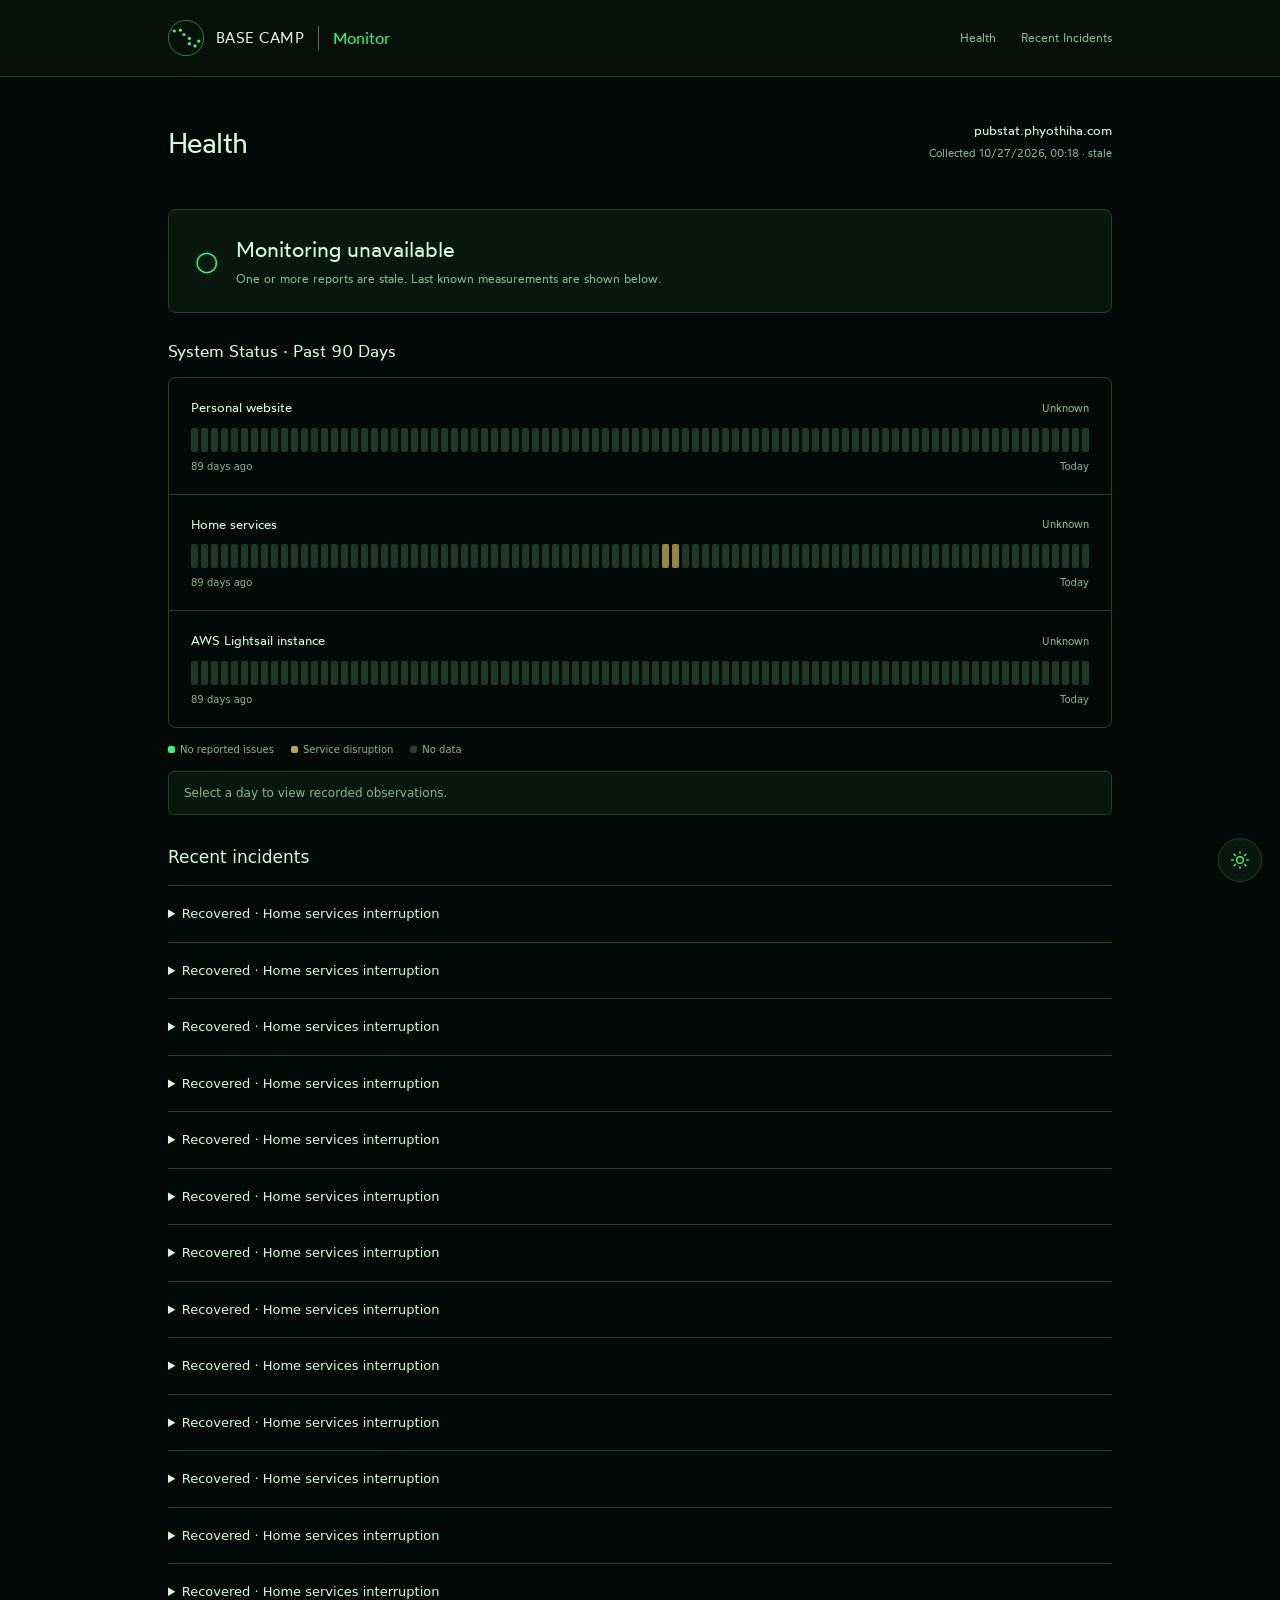
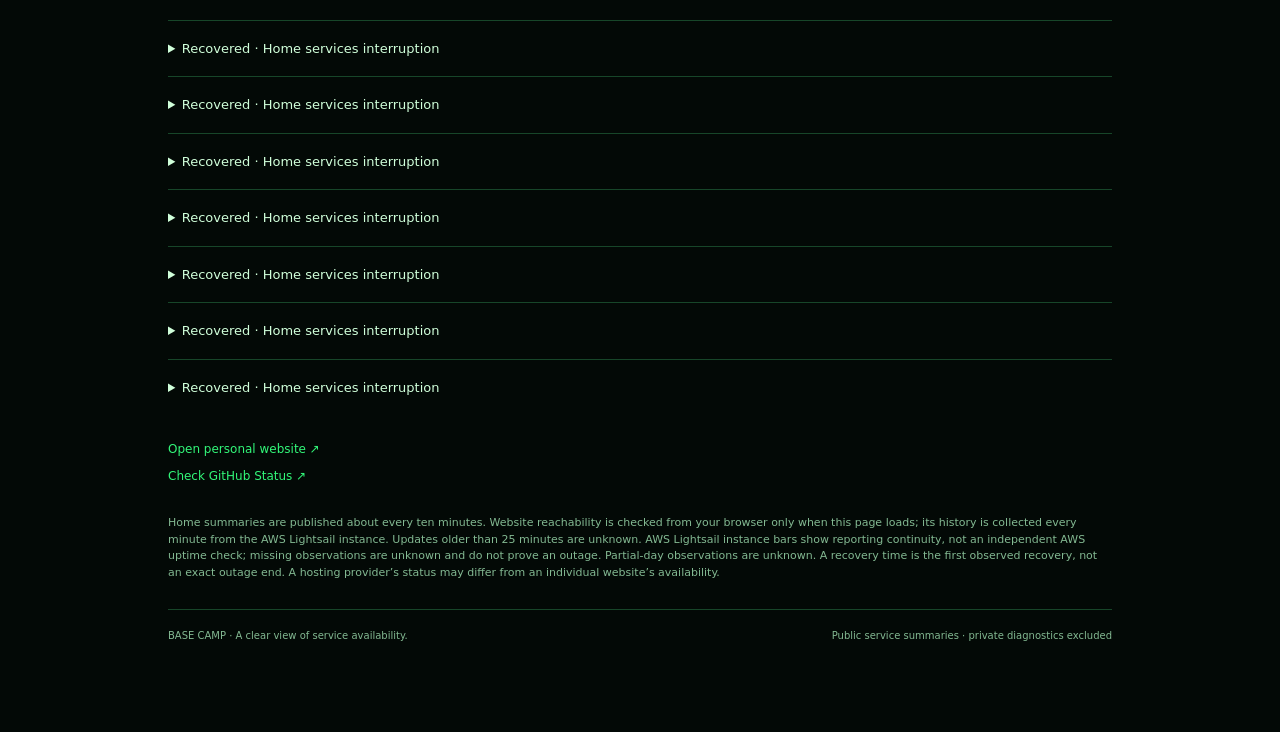
==== health/index.html @ 43775160 "Use public Lightsail label in monitoring note" ====
<!doctype html><html lang="en" data-theme="dark"><head><meta charset="utf-8"><meta name="viewport" content="width=device-width,initial-scale=1"><meta name="description" content="Public service health for Base Camp, with current summaries and recorded incidents."><link rel="canonical" href="https://phyothiha.com/health/"><title>Base Camp · Health</title><style>
:root{--bg:#030906;--panel:#07170d;--line:#174629;--text:#d0ffda;--muted:#83b992;--accent:#32f779;--unknown:#244331;--warn:#e5d36b}html[data-theme=light]{--bg:#f8fafc;--panel:#fff;--line:#cbd5e1;--text:#1e293b;--muted:#475569;--accent:#047857;--unknown:#94a3b8;--warn:#92400e}*{box-sizing:border-box}body{margin:0;background:var(--bg);color:var(--text);font:14px/1.5 system-ui,-apple-system,sans-serif}header{border-bottom:1px solid var(--line);padding:20px 5vw;display:flex;align-items:center;justify-content:space-between;gap:20px;padding-left:max(28px,calc((100vw - 1000px)/2 + 28px));padding-right:max(28px,calc((100vw - 1000px)/2 + 28px))}main{max-width:1000px;margin:auto;padding:44px 28px 24px}.nav{display:flex;gap:25px;color:var(--muted);font-size:13px}.nav a{text-decoration:none;color:var(--muted)}.nav a:hover{color:var(--text)}.brand{display:flex;align-items:center;gap:0;font-size:15px;font-weight:400;letter-spacing:.03em;color:#D0FFDA}html[data-theme=light] .brand{color:#1E293B}.logo{width:36px;height:36px;display:block;flex-shrink:0;margin-right:12px;color:#32F779}html[data-theme=light] .logo{color:#047857}.brand-divider{height:24px;width:1px;background:#9cae9e;opacity:.6;flex-shrink:0;margin:0 14px}html[data-theme=light] .brand-divider{background:#5d6d5d}.brand-section{font-size:16px;letter-spacing:0;color:#32F779}html[data-theme=light] .brand-section{color:#1E293B}.hero{display:flex;justify-content:space-between;align-items:end;gap:30px;margin-bottom:32px}.hero .section-title{font-size:28px;line-height:1.2;letter-spacing:-.02em;font-weight:400;margin:0 0 16px}.stamp{font-size:11px;color:var(--muted);text-align:right;min-width:170px;margin-bottom:16px}.stamp strong{display:block;color:var(--text);font-weight:500;font-size:13px;margin-bottom:4px}.mockup{font-size:11px;color:var(--muted);border:1px dashed var(--line);padding:10px 14px;border-radius:5px}.mockup b{color:var(--accent);font-weight:500}.banner{display:flex;align-items:center;gap:17px;padding:24px 26px;border:1px solid #22673a;border-radius:8px;background:#071b0f;color:var(--text);font-size:15px;line-height:1.5}.check{color:var(--accent);font-size:27px}.banner h2{margin:0 0 4px;font-size:21px;font-weight:400}.banner p{margin:0;color:var(--muted);font-size:12px}.section-head{display:flex;justify-content:space-between;align-items:baseline;gap:15px;margin:25px 0 14px}h2{font-size:17px;font-weight:400;margin:0}.caption{font-size:11px;color:var(--muted)}.services{border:1px solid var(--line);border-radius:8px;overflow:hidden}.service{padding:20px 22px;border-bottom:1px solid var(--line)}.service:last-child{border:0}.service-head{display:flex;justify-content:space-between;align-items:center;gap:14px;margin-bottom:10px;font-family:Wotfard,system-ui,-apple-system,sans-serif;font-weight:400;font-synthesis:none;font-size:13px;color:var(--text)}.state{font-size:11px;color:var(--accent)}.bars{display:flex;gap:3px;height:24px}.bar{flex:1;min-width:0;padding:0;border:0;border-radius:2px;background:var(--accent);opacity:.8;cursor:pointer}.bar.warning{background:#bda84b}.bar.unknown{background:var(--unknown)}.bar:hover{opacity:1}.axis{display:flex;justify-content:space-between;margin-top:7px;font-size:10px;color:var(--muted)}.legend{display:flex;gap:17px;flex-wrap:wrap;font-size:10px;color:var(--muted);margin:14px 0}.legend i{display:inline-block;width:7px;height:7px;border-radius:2px;background:var(--accent);margin-right:5px}.legend i.warning{background:#bda84b}.legend i.unknown{background:var(--unknown)}.inspector{background:var(--panel);border:1px solid var(--line);border-radius:6px;padding:12px 15px;font-size:12px;color:var(--muted)}.history{margin-top:30px}.history h2{margin-bottom:15px}.incident{border-top:1px solid var(--line);padding:18px 0}.incident summary{cursor:pointer;font-size:13px}.incident p{color:var(--muted);font-size:12px;margin:10px 0 0}.resolved{color:var(--accent);font-size:10px;border:1px solid var(--line);border-radius:4px;padding:2px 6px;margin-right:8px}.example-date{color:var(--muted);font-size:10px;margin-bottom:8px}.links{display:flex;flex-direction:column;gap:9px;margin-top:25px}a{color:var(--accent);text-decoration:none;font-size:12px}a:hover{text-decoration:underline}.note{font-size:11px;color:var(--muted);margin:30px 0 0}footer{border-top:1px solid var(--line);padding:18px 0 65px;margin-top:28px;color:var(--muted);font-size:10px;display:flex;justify-content:space-between;gap:12px}.theme-toggle{position:fixed;right:18px;bottom:18px;width:44px;height:44px;border-radius:50%;border:1px solid var(--line);background:var(--panel);color:var(--accent);display:grid;place-items:center;cursor:pointer}button:focus-visible,a:focus-visible,summary:focus-visible{outline:2px solid var(--accent);outline-offset:4px}@media(max-width:900px){.nav{display:none}}@media(max-width:560px){header{padding-left:18px;padding-right:18px}main{padding:28px 18px 24px}.hero{display:block}.stamp{text-align:left;margin-top:20px}.banner{padding:18px}.banner h2{font-size:18px}.section-head{display:block}.caption{display:block;margin-top:4px}.service{padding:17px 13px}.bars{gap:2px}footer{flex-direction:column}}
@font-face{font-family:Wotfard;src:url([data-uri]) format('woff2');font-weight:400;font-style:normal;font-display:swap}.brand,.brand-section,.nav,.nav a,.section-title,.stamp,.stamp strong{font-family:Wotfard,system-ui,-apple-system,sans-serif!important;font-weight:400!important;font-synthesis:none}.brand{color:#edf0df}html[data-theme=light] .brand{color:#243a2c}.nav a:hover{color:#edf0df}html[data-theme=light] .nav a:hover{color:#243a2c}.section-title{color:#D0FFDA}html[data-theme=light] .section-title{color:#1E293B}
/* Match the private monitor's health banner without changing the page header. */
.banner,.banner h2,.banner p,.banner .check{font-family:Wotfard,system-ui,-apple-system,sans-serif!important;font-weight:400!important;font-synthesis:none}
.banner.warn{background:#1c1b08;border-color:#68602b;color:var(--warn)}
.banner.unknown{background:var(--panel);border-color:var(--line)}
html:not([data-theme=light]) .banner .check{filter:drop-shadow(0 0 4px #32f77925)}
html[data-theme=light] .banner{background:#ecfdf5;border-color:#a7d8c5;color:var(--text)}
html[data-theme=light] .banner.warn{background:#fffbeb;border-color:#d6b775;color:var(--warn)}
html[data-theme=light] .banner.unknown{background:var(--panel);border-color:var(--line)}
@media(prefers-reduced-motion:no-preference){.banner{transition:background-color 400ms ease,color 400ms ease,border-color 400ms ease}}

.section-head h2{font-family:Wotfard,system-ui,-apple-system,sans-serif!important;font-weight:400!important;font-synthesis:none;font-size:17px;line-height:1.5;color:var(--text);margin:0}

header{background:#041008}html[data-theme=light] header{background:#FFFFFF}

@media(max-width:560px){.service-head{font-size:12px}}
</style></head><body><header><div class="brand"><svg class="logo" viewBox="0 0 100 100" aria-hidden="true"><circle cx="50" cy="50" r="49" fill="none" stroke="currentColor" stroke-width="1.4"/><g fill="currentColor"><circle cx="17.5" cy="30.5" r="4.45"/><circle cx="34.5" cy="28.3" r="4.45"/><circle cx="44.4" cy="40.3" r="4.45"/><circle cx="59.4" cy="51.2" r="4.45"/><circle cx="59.4" cy="65.8" r="4.45"/><circle cx="75.1" cy="72" r="4.45"/><circle cx="85.3" cy="58.8" r="4.45"/></g></svg><span class="brand-name">BASE CAMP</span><span class="brand-divider" aria-hidden="true"></span><span class="brand-section">Monitor</span></div><nav class="nav"><a href="#availability">Health</a><a href="#incidents">Recent Incidents</a></nav></header><main><section class="hero"><div><h1 class="section-title">Health</h1></div><div class="stamp"><strong>pubstat.phyothiha.com</strong><span id="updated">Waiting for summary</span></div></section><section class="banner unknown" id="overall-banner" role="status" aria-label="Quick health overview"><span id="overall-icon" class="check" aria-hidden="true">○</span><div><h2 id="overall-title">Waiting for health checks</h2><p id="overall-text">The overview will appear when a fresh snapshot is available.</p></div></section><div class="section-head" id="availability"><h2>System Status · Past 90 Days</h2></div><section class="services" id="services" aria-label="Public service health summary"></section><div class="legend"><span><i></i>No reported issues</span><span><i class="warning"></i>Service disruption</span><span><i class="unknown"></i>No data</span></div><div class="inspector" id="inspector" role="status" aria-live="polite">Select a day to view recorded observations.</div><section class="history" id="incidents" aria-labelledby="incidents-heading"><h2 id="incidents-heading">Recent incidents</h2><div id="incident-list"><p class="caption">Loading recorded incidents…</p></div></section><div class="links"><a href="https://phyothiha.com/" target="_blank" rel="noopener noreferrer">Open personal website ↗</a><a href="https://www.githubstatus.com/" target="_blank" rel="noopener noreferrer">Check GitHub Status ↗</a></div><p class="note">Home summaries are published about every ten minutes. Website reachability is checked from your browser only when this page loads; its history is collected every minute from the AWS Lightsail instance. Updates older than 25 minutes are unknown. AWS Lightsail instance bars show reporting continuity, not an independent AWS uptime check; missing observations are unknown and do not prove an outage. Partial-day observations are unknown. A recovery time is the first observed recovery, not an exact outage end. A hosting provider’s status may differ from an individual website’s availability.</p><footer><span>BASE CAMP · A clear view of service availability.</span><span>Public service summaries · private diagnostics excluded</span></footer></main><button class="theme-toggle" type="button" aria-label="Switch to light mode"><svg width="20" height="20" viewBox="0 0 24 24" fill="none" stroke="currentColor" stroke-width="1.7" stroke-linecap="round" aria-hidden="true"><circle cx="12" cy="12" r="4"/><path d="M12 2v2m0 16v2M2 12h2m16 0h2M5 5l1.5 1.5m11 11L19 19M5 19l1.5-1.5m11-11L19 5"/></svg></button><script>
const names=['Personal website','Home services','AWS Lightsail instance'];let data=null,remote=null,website='unknown';
function overall(home,outpost,stale=false,missing=false){
 const states=[home,website,outpost];
 const issue=states.some(state=>state==='degraded'||state==='unavailable');
 const unknown=states.some(state=>state!=='healthy');
 let title='All monitored systems healthy';
 let description='The latest home and remote monitor reports are current.';
 let icon='✓',kind='';
 if(stale||missing||(!issue&&unknown)){
  title='Monitoring unavailable';icon='○';kind=' unknown';
  description=stale?'One or more reports are stale. Last known measurements are shown below.':missing?'Fresh health checks are not available.':'Some health checks are unavailable; health cannot be fully confirmed.';
 }else if(issue){
  title='Some checks need attention';
  description='Review the service indicators and details below.';
  icon='!';kind=' warn';
 }
 document.getElementById('overall-title').textContent=title;
 document.getElementById('overall-text').textContent=description;
 document.getElementById('overall-icon').textContent=icon;
 document.getElementById('overall-banner').className='banner'+kind;
}
function render(){
 const homeAge=data?(Date.now()-Date.parse(data.updated_at))/1000:Infinity;
 const remoteAge=remote?(Date.now()-Date.parse(remote.updated_at))/1000:Infinity;
 const homeFresh=Number.isFinite(homeAge)&&homeAge>=-120&&homeAge<=1500;
 const remoteFresh=Number.isFinite(remoteAge)&&remoteAge>=-120&&remoteAge<=1500;
 const home=homeFresh?data.home_state:'unknown';
 const outpost=remoteFresh?remote.outpost_state:'unknown';
 overall(home,outpost,(Boolean(data)&&!homeFresh)||(Boolean(remote)&&!remoteFresh),!data&&!remote);
 document.getElementById('updated').textContent=data?'Collected '+new Date(data.updated_at).toLocaleString(undefined,{year:'numeric',month:'numeric',day:'numeric',hour:'2-digit',minute:'2-digit',hourCycle:'h23'})+(homeFresh?'':' · stale'):'Home summary unavailable';
 const container=document.getElementById('services');container.replaceChildren();
 const today=new Date().toISOString().slice(0,10);
 const reportDay=remote&&Number.isFinite(Date.parse(remote.updated_at))?new Date(remote.updated_at).toISOString().slice(0,10):today;
 const remoteHistoryCurrent=day=>remote&&(remoteFresh||day<reportDay);
 for(const [index,name] of names.entries()){
  const row=document.createElement('div');row.className='service';
  const head=document.createElement('div');head.className='service-head';
  const label=document.createElement('span');label.textContent=name;
  const status=document.createElement('span');status.className='state';
  const current=index===0?website:index===1?home:outpost;
  status.textContent=index===2?(current==='healthy'?'Operational':'Unknown'):current==='healthy'?'Operational':current==='degraded'?'Needs attention':'Unknown';
  status.style.color=current==='healthy'?'var(--accent)':current==='degraded'?'var(--warn)':'var(--muted)';
  head.append(label,status);row.append(head);
  const bars=document.createElement('div');bars.className='bars';
  for(let i=0;i<90;i++){
   const date=new Date();date.setUTCDate(date.getUTCDate()-89+i);const day=date.toISOString().slice(0,10);
   let dayState='unknown';
   if(index===0&&remoteHistoryCurrent(day))dayState=remote.website_days?.[day]||'unknown';
   if(index===1)dayState=data?.days?.[day]||'unknown';
   if(index===2&&remoteHistoryCurrent(day))dayState=remote.outpost_days?.[day]||'unknown';
   const kind=dayState==='healthy'?'healthy':dayState==='unknown'?'unknown':'warning';
   const button=document.createElement('button');button.className='bar '+kind;
   const description=name+' · '+day+' · '+(dayState==='healthy'?(index===2?'Remote monitor reported consistently':'Recorded checks healthy'):dayState==='unknown'?'No complete observations':'Service interruption observed');
   button.title=description;button.setAttribute('aria-label',description);button.onclick=()=>document.getElementById('inspector').textContent=description;bars.append(button)
  }
  row.append(bars);
  const axis=document.createElement('div');axis.className='axis';
  const left=document.createElement('span');left.textContent='89 days ago';
  const right=document.createElement('span');right.textContent='Today';axis.append(left,right);row.append(axis);container.append(row)
 }
 const incidents=document.getElementById('incident-list');incidents.replaceChildren();const items=data?.incidents||[];
 if(!items.length){const p=document.createElement('p');p.className='caption';p.textContent=data?'No incidents recorded.':'Incident history unavailable.';incidents.append(p)}
 for(const item of [...items].reverse()){
  const details=document.createElement('details');details.className='incident';const summary=document.createElement('summary');summary.textContent=(item.resolved_at?'Recovered':'No recovery observed')+' · Home services interruption';
  const p=document.createElement('p');p.textContent='First observed: '+new Date(item.started_at).toLocaleString(undefined,{year:'numeric',month:'numeric',day:'numeric',hour:'2-digit',minute:'2-digit',hourCycle:'h23'})+'. '+(item.resolved_at?'Recovery observed: '+new Date(item.resolved_at).toLocaleString(undefined,{year:'numeric',month:'numeric',day:'numeric',hour:'2-digit',minute:'2-digit',hourCycle:'h23'})+'.':'Availability is not confirmed until a later update.');details.append(summary,p);incidents.append(details)
 }
}
async function refresh(){const results=await Promise.allSettled([fetch('data.json',{cache:'no-store'}),fetch('outpost-data.json',{cache:'no-store'})]);data=null;remote=null;for(const [index,result] of results.entries()){if(result.status!=='fulfilled'||!result.value.ok)continue;try{const value=await result.value.json();if(index===0)data=value;else remote=value}catch(e){}}render()}
async function checkWebsite(){const controller=new AbortController();const timeout=setTimeout(()=>controller.abort(),10000);try{const r=await fetch('https://phyothiha.com/',{method:'HEAD',mode:'cors',credentials:'omit',cache:'no-store',referrerPolicy:'no-referrer',signal:controller.signal});website=r.ok?'healthy':'degraded'}catch(e){website='unknown'}finally{clearTimeout(timeout);render()}}
refresh();checkWebsite();setInterval(refresh,60000);
const toggle=document.querySelector('.theme-toggle');toggle.addEventListener('click',()=>{const light=document.documentElement.dataset.theme!=='light';document.documentElement.dataset.theme=light?'light':'dark';toggle.setAttribute('aria-label',light?'Switch to dark mode':'Switch to light mode');toggle.querySelector('svg').innerHTML=light?'<path d="M20 14a8 8 0 0 1-10-10 8 8 0 1 0 10 10Z"/>':'<circle cx="12" cy="12" r="4"/><path d="M12 2v2m0 16v2M2 12h2m16 0h2M5 5l1.5 1.5m11 11L19 19M5 19l1.5-1.5m11-11L19 5"/>'});
</script></body></html>
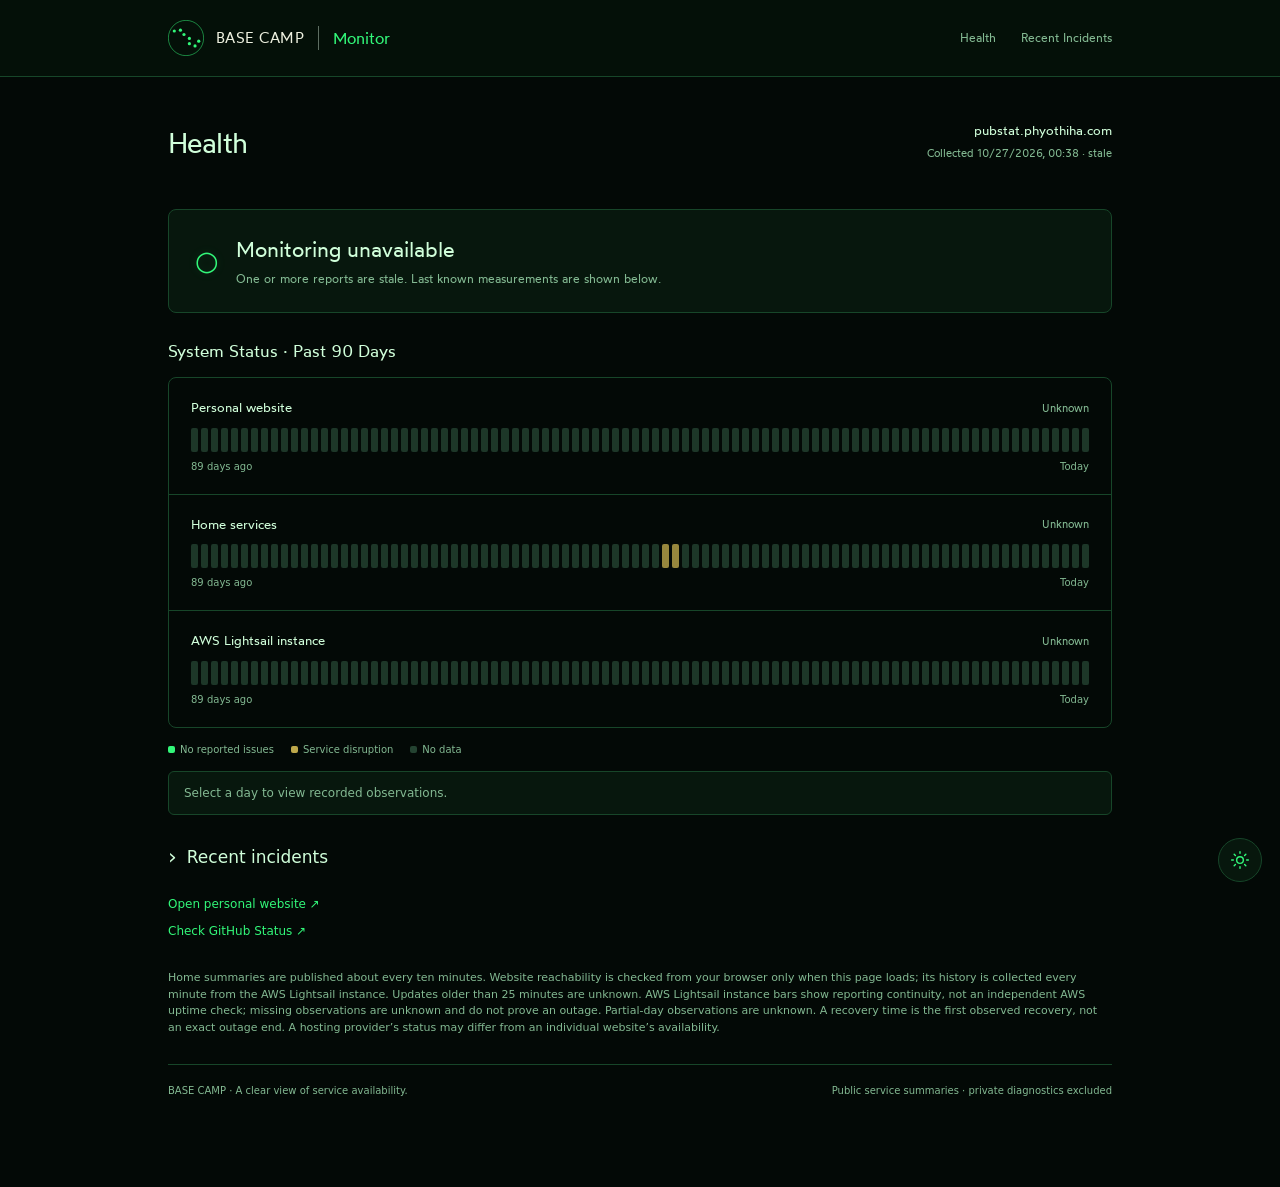
==== commit d9c3c5cf: "Collapse recent incidents by default" ====
--- a/health/index.html
+++ b/health/index.html
@@ -1,5 +1,5 @@
 <!doctype html><html lang="en" data-theme="dark"><head><meta charset="utf-8"><meta name="viewport" content="width=device-width,initial-scale=1"><meta name="description" content="Public service health for Base Camp, with current summaries and recorded incidents."><link rel="canonical" href="https://phyothiha.com/health/"><title>Base Camp · Health</title><style>
-:root{--bg:#030906;--panel:#07170d;--line:#174629;--text:#d0ffda;--muted:#83b992;--accent:#32f779;--unknown:#244331;--warn:#e5d36b}html[data-theme=light]{--bg:#f8fafc;--panel:#fff;--line:#cbd5e1;--text:#1e293b;--muted:#475569;--accent:#047857;--unknown:#94a3b8;--warn:#92400e}*{box-sizing:border-box}body{margin:0;background:var(--bg);color:var(--text);font:14px/1.5 system-ui,-apple-system,sans-serif}header{border-bottom:1px solid var(--line);padding:20px 5vw;display:flex;align-items:center;justify-content:space-between;gap:20px;padding-left:max(28px,calc((100vw - 1000px)/2 + 28px));padding-right:max(28px,calc((100vw - 1000px)/2 + 28px))}main{max-width:1000px;margin:auto;padding:44px 28px 24px}.nav{display:flex;gap:25px;color:var(--muted);font-size:13px}.nav a{text-decoration:none;color:var(--muted)}.nav a:hover{color:var(--text)}.brand{display:flex;align-items:center;gap:0;font-size:15px;font-weight:400;letter-spacing:.03em;color:#D0FFDA}html[data-theme=light] .brand{color:#1E293B}.logo{width:36px;height:36px;display:block;flex-shrink:0;margin-right:12px;color:#32F779}html[data-theme=light] .logo{color:#047857}.brand-divider{height:24px;width:1px;background:#9cae9e;opacity:.6;flex-shrink:0;margin:0 14px}html[data-theme=light] .brand-divider{background:#5d6d5d}.brand-section{font-size:16px;letter-spacing:0;color:#32F779}html[data-theme=light] .brand-section{color:#1E293B}.hero{display:flex;justify-content:space-between;align-items:end;gap:30px;margin-bottom:32px}.hero .section-title{font-size:28px;line-height:1.2;letter-spacing:-.02em;font-weight:400;margin:0 0 16px}.stamp{font-size:11px;color:var(--muted);text-align:right;min-width:170px;margin-bottom:16px}.stamp strong{display:block;color:var(--text);font-weight:500;font-size:13px;margin-bottom:4px}.mockup{font-size:11px;color:var(--muted);border:1px dashed var(--line);padding:10px 14px;border-radius:5px}.mockup b{color:var(--accent);font-weight:500}.banner{display:flex;align-items:center;gap:17px;padding:24px 26px;border:1px solid #22673a;border-radius:8px;background:#071b0f;color:var(--text);font-size:15px;line-height:1.5}.check{color:var(--accent);font-size:27px}.banner h2{margin:0 0 4px;font-size:21px;font-weight:400}.banner p{margin:0;color:var(--muted);font-size:12px}.section-head{display:flex;justify-content:space-between;align-items:baseline;gap:15px;margin:25px 0 14px}h2{font-size:17px;font-weight:400;margin:0}.caption{font-size:11px;color:var(--muted)}.services{border:1px solid var(--line);border-radius:8px;overflow:hidden}.service{padding:20px 22px;border-bottom:1px solid var(--line)}.service:last-child{border:0}.service-head{display:flex;justify-content:space-between;align-items:center;gap:14px;margin-bottom:10px;font-family:Wotfard,system-ui,-apple-system,sans-serif;font-weight:400;font-synthesis:none;font-size:13px;color:var(--text)}.state{font-size:11px;color:var(--accent)}.bars{display:flex;gap:3px;height:24px}.bar{flex:1;min-width:0;padding:0;border:0;border-radius:2px;background:var(--accent);opacity:.8;cursor:pointer}.bar.warning{background:#bda84b}.bar.unknown{background:var(--unknown)}.bar:hover{opacity:1}.axis{display:flex;justify-content:space-between;margin-top:7px;font-size:10px;color:var(--muted)}.legend{display:flex;gap:17px;flex-wrap:wrap;font-size:10px;color:var(--muted);margin:14px 0}.legend i{display:inline-block;width:7px;height:7px;border-radius:2px;background:var(--accent);margin-right:5px}.legend i.warning{background:#bda84b}.legend i.unknown{background:var(--unknown)}.inspector{background:var(--panel);border:1px solid var(--line);border-radius:6px;padding:12px 15px;font-size:12px;color:var(--muted)}.history{margin-top:30px}.history h2{margin-bottom:15px}.incident{border-top:1px solid var(--line);padding:18px 0}.incident summary{cursor:pointer;font-size:13px}.incident p{color:var(--muted);font-size:12px;margin:10px 0 0}.resolved{color:var(--accent);font-size:10px;border:1px solid var(--line);border-radius:4px;padding:2px 6px;margin-right:8px}.example-date{color:var(--muted);font-size:10px;margin-bottom:8px}.links{display:flex;flex-direction:column;gap:9px;margin-top:25px}a{color:var(--accent);text-decoration:none;font-size:12px}a:hover{text-decoration:underline}.note{font-size:11px;color:var(--muted);margin:30px 0 0}footer{border-top:1px solid var(--line);padding:18px 0 65px;margin-top:28px;color:var(--muted);font-size:10px;display:flex;justify-content:space-between;gap:12px}.theme-toggle{position:fixed;right:18px;bottom:18px;width:44px;height:44px;border-radius:50%;border:1px solid var(--line);background:var(--panel);color:var(--accent);display:grid;place-items:center;cursor:pointer}button:focus-visible,a:focus-visible,summary:focus-visible{outline:2px solid var(--accent);outline-offset:4px}@media(max-width:900px){.nav{display:none}}@media(max-width:560px){header{padding-left:18px;padding-right:18px}main{padding:28px 18px 24px}.hero{display:block}.stamp{text-align:left;margin-top:20px}.banner{padding:18px}.banner h2{font-size:18px}.section-head{display:block}.caption{display:block;margin-top:4px}.service{padding:17px 13px}.bars{gap:2px}footer{flex-direction:column}}
+:root{--bg:#030906;--panel:#07170d;--line:#174629;--text:#d0ffda;--muted:#83b992;--accent:#32f779;--unknown:#244331;--warn:#e5d36b}html[data-theme=light]{--bg:#f8fafc;--panel:#fff;--line:#cbd5e1;--text:#1e293b;--muted:#475569;--accent:#047857;--unknown:#94a3b8;--warn:#92400e}*{box-sizing:border-box}body{margin:0;background:var(--bg);color:var(--text);font:14px/1.5 system-ui,-apple-system,sans-serif}header{border-bottom:1px solid var(--line);padding:20px 5vw;display:flex;align-items:center;justify-content:space-between;gap:20px;padding-left:max(28px,calc((100vw - 1000px)/2 + 28px));padding-right:max(28px,calc((100vw - 1000px)/2 + 28px))}main{max-width:1000px;margin:auto;padding:44px 28px 24px}.nav{display:flex;gap:25px;color:var(--muted);font-size:13px}.nav a{text-decoration:none;color:var(--muted)}.nav a:hover{color:var(--text)}.brand{display:flex;align-items:center;gap:0;font-size:15px;font-weight:400;letter-spacing:.03em;color:#D0FFDA}html[data-theme=light] .brand{color:#1E293B}.logo{width:36px;height:36px;display:block;flex-shrink:0;margin-right:12px;color:#32F779}html[data-theme=light] .logo{color:#047857}.brand-divider{height:24px;width:1px;background:#9cae9e;opacity:.6;flex-shrink:0;margin:0 14px}html[data-theme=light] .brand-divider{background:#5d6d5d}.brand-section{font-size:16px;letter-spacing:0;color:#32F779}html[data-theme=light] .brand-section{color:#1E293B}.hero{display:flex;justify-content:space-between;align-items:end;gap:30px;margin-bottom:32px}.hero .section-title{font-size:28px;line-height:1.2;letter-spacing:-.02em;font-weight:400;margin:0 0 16px}.stamp{font-size:11px;color:var(--muted);text-align:right;min-width:170px;margin-bottom:16px}.stamp strong{display:block;color:var(--text);font-weight:500;font-size:13px;margin-bottom:4px}.mockup{font-size:11px;color:var(--muted);border:1px dashed var(--line);padding:10px 14px;border-radius:5px}.mockup b{color:var(--accent);font-weight:500}.banner{display:flex;align-items:center;gap:17px;padding:24px 26px;border:1px solid #22673a;border-radius:8px;background:#071b0f;color:var(--text);font-size:15px;line-height:1.5}.check{color:var(--accent);font-size:27px}.banner h2{margin:0 0 4px;font-size:21px;font-weight:400}.banner p{margin:0;color:var(--muted);font-size:12px}.section-head{display:flex;justify-content:space-between;align-items:baseline;gap:15px;margin:25px 0 14px}h2{font-size:17px;font-weight:400;margin:0}.caption{font-size:11px;color:var(--muted)}.services{border:1px solid var(--line);border-radius:8px;overflow:hidden}.service{padding:20px 22px;border-bottom:1px solid var(--line)}.service:last-child{border:0}.service-head{display:flex;justify-content:space-between;align-items:center;gap:14px;margin-bottom:10px;font-family:Wotfard,system-ui,-apple-system,sans-serif;font-weight:400;font-synthesis:none;font-size:13px;color:var(--text)}.state{font-size:11px;color:var(--accent)}.bars{display:flex;gap:3px;height:24px}.bar{flex:1;min-width:0;padding:0;border:0;border-radius:2px;background:var(--accent);opacity:.8;cursor:pointer}.bar.warning{background:#bda84b}.bar.unknown{background:var(--unknown)}.bar:hover{opacity:1}.axis{display:flex;justify-content:space-between;margin-top:7px;font-size:10px;color:var(--muted)}.legend{display:flex;gap:17px;flex-wrap:wrap;font-size:10px;color:var(--muted);margin:14px 0}.legend i{display:inline-block;width:7px;height:7px;border-radius:2px;background:var(--accent);margin-right:5px}.legend i.warning{background:#bda84b}.legend i.unknown{background:var(--unknown)}.inspector{background:var(--panel);border:1px solid var(--line);border-radius:6px;padding:12px 15px;font-size:12px;color:var(--muted)}.history{margin-top:30px}.incidents-disclosure>summary{list-style:none;display:flex;align-items:center;gap:10px;cursor:pointer;font-size:17px;font-weight:400;margin:0}.incidents-disclosure>summary::-webkit-details-marker{display:none}.incidents-disclosure>summary::before{content:'›';font-size:22px;line-height:1;transition:transform .18s}.incidents-disclosure[open]>summary::before{transform:rotate(90deg)}.incidents-disclosure[open]>summary{margin-bottom:15px}.incident{border-top:1px solid var(--line);padding:18px 0}.incident summary{cursor:pointer;font-size:13px}.incident p{color:var(--muted);font-size:12px;margin:10px 0 0}.resolved{color:var(--accent);font-size:10px;border:1px solid var(--line);border-radius:4px;padding:2px 6px;margin-right:8px}.example-date{color:var(--muted);font-size:10px;margin-bottom:8px}.links{display:flex;flex-direction:column;gap:9px;margin-top:25px}a{color:var(--accent);text-decoration:none;font-size:12px}a:hover{text-decoration:underline}.note{font-size:11px;color:var(--muted);margin:30px 0 0}footer{border-top:1px solid var(--line);padding:18px 0 65px;margin-top:28px;color:var(--muted);font-size:10px;display:flex;justify-content:space-between;gap:12px}.theme-toggle{position:fixed;right:18px;bottom:18px;width:44px;height:44px;border-radius:50%;border:1px solid var(--line);background:var(--panel);color:var(--accent);display:grid;place-items:center;cursor:pointer}button:focus-visible,a:focus-visible,summary:focus-visible{outline:2px solid var(--accent);outline-offset:4px}@media(max-width:900px){.nav{display:none}}@media(max-width:560px){header{padding-left:18px;padding-right:18px}main{padding:28px 18px 24px}.hero{display:block}.stamp{text-align:left;margin-top:20px}.banner{padding:18px}.banner h2{font-size:18px}.section-head{display:block}.caption{display:block;margin-top:4px}.service{padding:17px 13px}.bars{gap:2px}footer{flex-direction:column}}
 @font-face{font-family:Wotfard;src:url([data-uri]) format('woff2');font-weight:400;font-style:normal;font-display:swap}.brand,.brand-section,.nav,.nav a,.section-title,.stamp,.stamp strong{font-family:Wotfard,system-ui,-apple-system,sans-serif!important;font-weight:400!important;font-synthesis:none}.brand{color:#edf0df}html[data-theme=light] .brand{color:#243a2c}.nav a:hover{color:#edf0df}html[data-theme=light] .nav a:hover{color:#243a2c}.section-title{color:#D0FFDA}html[data-theme=light] .section-title{color:#1E293B}
 /* Match the private monitor's health banner without changing the page header. */
 .banner,.banner h2,.banner p,.banner .check{font-family:Wotfard,system-ui,-apple-system,sans-serif!important;font-weight:400!important;font-synthesis:none}
@@ -16,7 +16,7 @@
 header{background:#041008}html[data-theme=light] header{background:#FFFFFF}
 
 @media(max-width:560px){.service-head{font-size:12px}}
-</style></head><body><header><div class="brand"><svg class="logo" viewBox="0 0 100 100" aria-hidden="true"><circle cx="50" cy="50" r="49" fill="none" stroke="currentColor" stroke-width="1.4"/><g fill="currentColor"><circle cx="17.5" cy="30.5" r="4.45"/><circle cx="34.5" cy="28.3" r="4.45"/><circle cx="44.4" cy="40.3" r="4.45"/><circle cx="59.4" cy="51.2" r="4.45"/><circle cx="59.4" cy="65.8" r="4.45"/><circle cx="75.1" cy="72" r="4.45"/><circle cx="85.3" cy="58.8" r="4.45"/></g></svg><span class="brand-name">BASE CAMP</span><span class="brand-divider" aria-hidden="true"></span><span class="brand-section">Monitor</span></div><nav class="nav"><a href="#availability">Health</a><a href="#incidents">Recent Incidents</a></nav></header><main><section class="hero"><div><h1 class="section-title">Health</h1></div><div class="stamp"><strong>pubstat.phyothiha.com</strong><span id="updated">Waiting for summary</span></div></section><section class="banner unknown" id="overall-banner" role="status" aria-label="Quick health overview"><span id="overall-icon" class="check" aria-hidden="true">○</span><div><h2 id="overall-title">Waiting for health checks</h2><p id="overall-text">The overview will appear when a fresh snapshot is available.</p></div></section><div class="section-head" id="availability"><h2>System Status · Past 90 Days</h2></div><section class="services" id="services" aria-label="Public service health summary"></section><div class="legend"><span><i></i>No reported issues</span><span><i class="warning"></i>Service disruption</span><span><i class="unknown"></i>No data</span></div><div class="inspector" id="inspector" role="status" aria-live="polite">Select a day to view recorded observations.</div><section class="history" id="incidents" aria-labelledby="incidents-heading"><h2 id="incidents-heading">Recent incidents</h2><div id="incident-list"><p class="caption">Loading recorded incidents…</p></div></section><div class="links"><a href="https://phyothiha.com/" target="_blank" rel="noopener noreferrer">Open personal website ↗</a><a href="https://www.githubstatus.com/" target="_blank" rel="noopener noreferrer">Check GitHub Status ↗</a></div><p class="note">Home summaries are published about every ten minutes. Website reachability is checked from your browser only when this page loads; its history is collected every minute from the AWS Lightsail instance. Updates older than 25 minutes are unknown. AWS Lightsail instance bars show reporting continuity, not an independent AWS uptime check; missing observations are unknown and do not prove an outage. Partial-day observations are unknown. A recovery time is the first observed recovery, not an exact outage end. A hosting provider’s status may differ from an individual website’s availability.</p><footer><span>BASE CAMP · A clear view of service availability.</span><span>Public service summaries · private diagnostics excluded</span></footer></main><button class="theme-toggle" type="button" aria-label="Switch to light mode"><svg width="20" height="20" viewBox="0 0 24 24" fill="none" stroke="currentColor" stroke-width="1.7" stroke-linecap="round" aria-hidden="true"><circle cx="12" cy="12" r="4"/><path d="M12 2v2m0 16v2M2 12h2m16 0h2M5 5l1.5 1.5m11 11L19 19M5 19l1.5-1.5m11-11L19 5"/></svg></button><script>
+</style></head><body><header><div class="brand"><svg class="logo" viewBox="0 0 100 100" aria-hidden="true"><circle cx="50" cy="50" r="49" fill="none" stroke="currentColor" stroke-width="1.4"/><g fill="currentColor"><circle cx="17.5" cy="30.5" r="4.45"/><circle cx="34.5" cy="28.3" r="4.45"/><circle cx="44.4" cy="40.3" r="4.45"/><circle cx="59.4" cy="51.2" r="4.45"/><circle cx="59.4" cy="65.8" r="4.45"/><circle cx="75.1" cy="72" r="4.45"/><circle cx="85.3" cy="58.8" r="4.45"/></g></svg><span class="brand-name">BASE CAMP</span><span class="brand-divider" aria-hidden="true"></span><span class="brand-section">Monitor</span></div><nav class="nav"><a href="#availability">Health</a><a href="#incidents">Recent Incidents</a></nav></header><main><section class="hero"><div><h1 class="section-title">Health</h1></div><div class="stamp"><strong>pubstat.phyothiha.com</strong><span id="updated">Waiting for summary</span></div></section><section class="banner unknown" id="overall-banner" role="status" aria-label="Quick health overview"><span id="overall-icon" class="check" aria-hidden="true">○</span><div><h2 id="overall-title">Waiting for health checks</h2><p id="overall-text">The overview will appear when a fresh snapshot is available.</p></div></section><div class="section-head" id="availability"><h2>System Status · Past 90 Days</h2></div><section class="services" id="services" aria-label="Public service health summary"></section><div class="legend"><span><i></i>No reported issues</span><span><i class="warning"></i>Service disruption</span><span><i class="unknown"></i>No data</span></div><div class="inspector" id="inspector" role="status" aria-live="polite">Select a day to view recorded observations.</div><section class="history" id="incidents" aria-labelledby="incidents-heading"><details class="incidents-disclosure"><summary id="incidents-heading">Recent incidents</summary><div id="incident-list"><p class="caption">Loading recorded incidents…</p></div></details></section><div class="links"><a href="https://phyothiha.com/" target="_blank" rel="noopener noreferrer">Open personal website ↗</a><a href="https://www.githubstatus.com/" target="_blank" rel="noopener noreferrer">Check GitHub Status ↗</a></div><p class="note">Home summaries are published about every ten minutes. Website reachability is checked from your browser only when this page loads; its history is collected every minute from the AWS Lightsail instance. Updates older than 25 minutes are unknown. AWS Lightsail instance bars show reporting continuity, not an independent AWS uptime check; missing observations are unknown and do not prove an outage. Partial-day observations are unknown. A recovery time is the first observed recovery, not an exact outage end. A hosting provider’s status may differ from an individual website’s availability.</p><footer><span>BASE CAMP · A clear view of service availability.</span><span>Public service summaries · private diagnostics excluded</span></footer></main><button class="theme-toggle" type="button" aria-label="Switch to light mode"><svg width="20" height="20" viewBox="0 0 24 24" fill="none" stroke="currentColor" stroke-width="1.7" stroke-linecap="round" aria-hidden="true"><circle cx="12" cy="12" r="4"/><path d="M12 2v2m0 16v2M2 12h2m16 0h2M5 5l1.5 1.5m11 11L19 19M5 19l1.5-1.5m11-11L19 5"/></svg></button><script>
 const names=['Personal website','Home services','AWS Lightsail instance'];let data=null,remote=null,website='unknown';
 function overall(home,outpost,stale=false,missing=false){
  const states=[home,website,outpost];
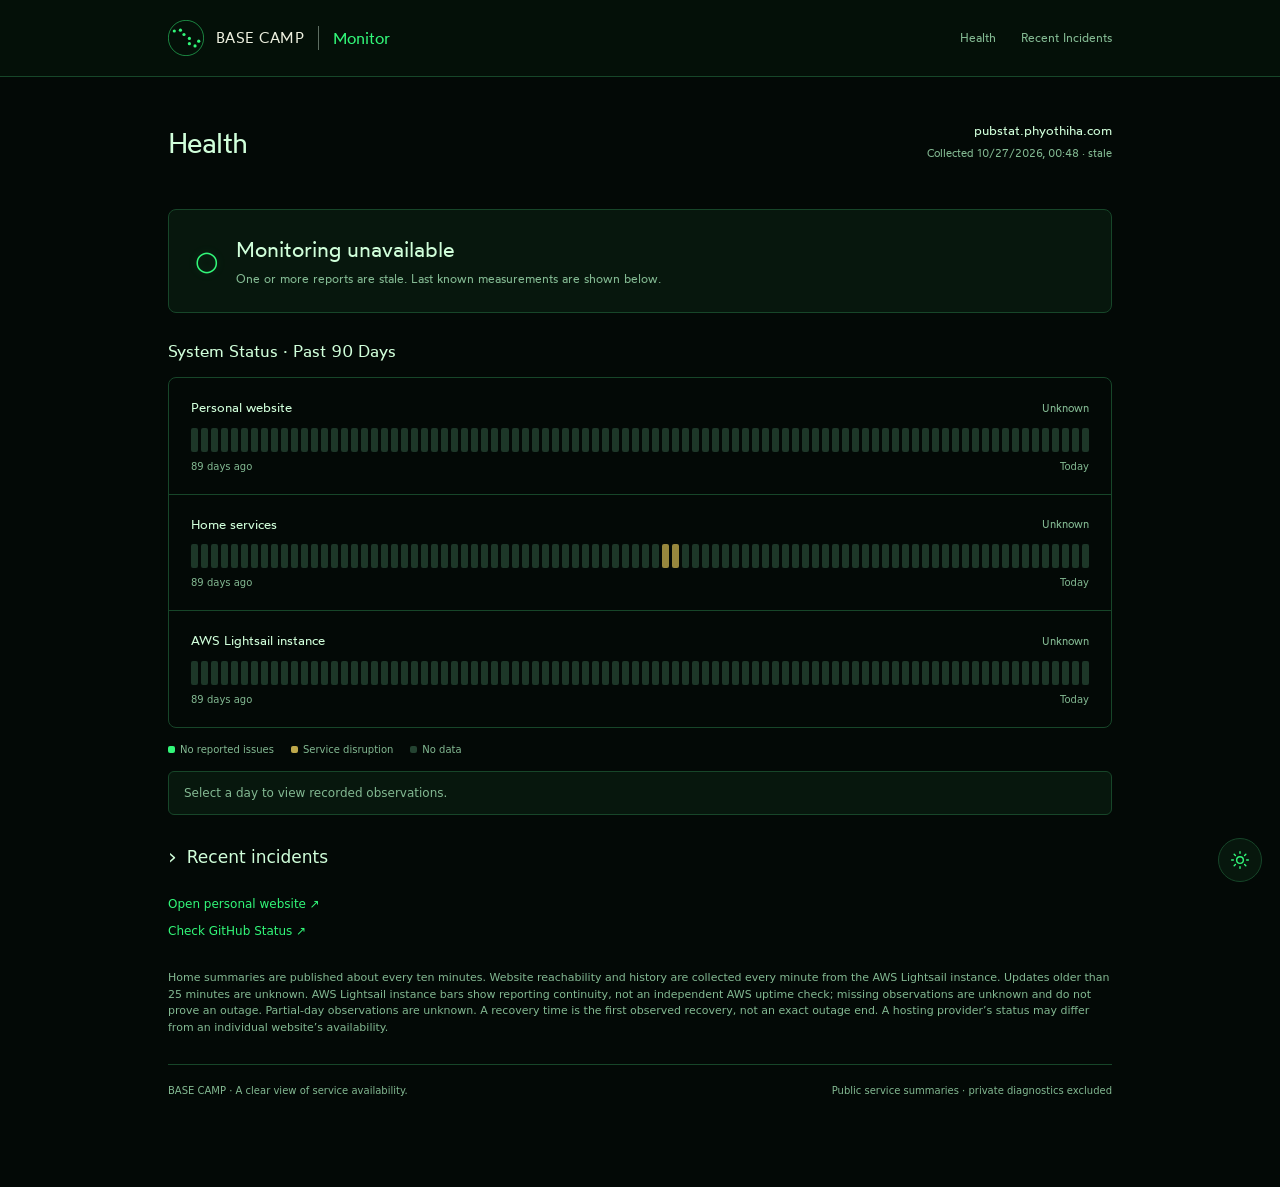
==== commit 9178ffe8: "Use Outpost checks for current website status" ====
--- a/health/index.html
+++ b/health/index.html
@@ -16,7 +16,7 @@
 header{background:#041008}html[data-theme=light] header{background:#FFFFFF}
 
 @media(max-width:560px){.service-head{font-size:12px}}
-</style></head><body><header><div class="brand"><svg class="logo" viewBox="0 0 100 100" aria-hidden="true"><circle cx="50" cy="50" r="49" fill="none" stroke="currentColor" stroke-width="1.4"/><g fill="currentColor"><circle cx="17.5" cy="30.5" r="4.45"/><circle cx="34.5" cy="28.3" r="4.45"/><circle cx="44.4" cy="40.3" r="4.45"/><circle cx="59.4" cy="51.2" r="4.45"/><circle cx="59.4" cy="65.8" r="4.45"/><circle cx="75.1" cy="72" r="4.45"/><circle cx="85.3" cy="58.8" r="4.45"/></g></svg><span class="brand-name">BASE CAMP</span><span class="brand-divider" aria-hidden="true"></span><span class="brand-section">Monitor</span></div><nav class="nav"><a href="#availability">Health</a><a href="#incidents">Recent Incidents</a></nav></header><main><section class="hero"><div><h1 class="section-title">Health</h1></div><div class="stamp"><strong>pubstat.phyothiha.com</strong><span id="updated">Waiting for summary</span></div></section><section class="banner unknown" id="overall-banner" role="status" aria-label="Quick health overview"><span id="overall-icon" class="check" aria-hidden="true">○</span><div><h2 id="overall-title">Waiting for health checks</h2><p id="overall-text">The overview will appear when a fresh snapshot is available.</p></div></section><div class="section-head" id="availability"><h2>System Status · Past 90 Days</h2></div><section class="services" id="services" aria-label="Public service health summary"></section><div class="legend"><span><i></i>No reported issues</span><span><i class="warning"></i>Service disruption</span><span><i class="unknown"></i>No data</span></div><div class="inspector" id="inspector" role="status" aria-live="polite">Select a day to view recorded observations.</div><section class="history" id="incidents" aria-labelledby="incidents-heading"><details class="incidents-disclosure"><summary id="incidents-heading">Recent incidents</summary><div id="incident-list"><p class="caption">Loading recorded incidents…</p></div></details></section><div class="links"><a href="https://phyothiha.com/" target="_blank" rel="noopener noreferrer">Open personal website ↗</a><a href="https://www.githubstatus.com/" target="_blank" rel="noopener noreferrer">Check GitHub Status ↗</a></div><p class="note">Home summaries are published about every ten minutes. Website reachability is checked from your browser only when this page loads; its history is collected every minute from the AWS Lightsail instance. Updates older than 25 minutes are unknown. AWS Lightsail instance bars show reporting continuity, not an independent AWS uptime check; missing observations are unknown and do not prove an outage. Partial-day observations are unknown. A recovery time is the first observed recovery, not an exact outage end. A hosting provider’s status may differ from an individual website’s availability.</p><footer><span>BASE CAMP · A clear view of service availability.</span><span>Public service summaries · private diagnostics excluded</span></footer></main><button class="theme-toggle" type="button" aria-label="Switch to light mode"><svg width="20" height="20" viewBox="0 0 24 24" fill="none" stroke="currentColor" stroke-width="1.7" stroke-linecap="round" aria-hidden="true"><circle cx="12" cy="12" r="4"/><path d="M12 2v2m0 16v2M2 12h2m16 0h2M5 5l1.5 1.5m11 11L19 19M5 19l1.5-1.5m11-11L19 5"/></svg></button><script>
+</style></head><body><header><div class="brand"><svg class="logo" viewBox="0 0 100 100" aria-hidden="true"><circle cx="50" cy="50" r="49" fill="none" stroke="currentColor" stroke-width="1.4"/><g fill="currentColor"><circle cx="17.5" cy="30.5" r="4.45"/><circle cx="34.5" cy="28.3" r="4.45"/><circle cx="44.4" cy="40.3" r="4.45"/><circle cx="59.4" cy="51.2" r="4.45"/><circle cx="59.4" cy="65.8" r="4.45"/><circle cx="75.1" cy="72" r="4.45"/><circle cx="85.3" cy="58.8" r="4.45"/></g></svg><span class="brand-name">BASE CAMP</span><span class="brand-divider" aria-hidden="true"></span><span class="brand-section">Monitor</span></div><nav class="nav"><a href="#availability">Health</a><a href="#incidents">Recent Incidents</a></nav></header><main><section class="hero"><div><h1 class="section-title">Health</h1></div><div class="stamp"><strong>pubstat.phyothiha.com</strong><span id="updated">Waiting for summary</span></div></section><section class="banner unknown" id="overall-banner" role="status" aria-label="Quick health overview"><span id="overall-icon" class="check" aria-hidden="true">○</span><div><h2 id="overall-title">Waiting for health checks</h2><p id="overall-text">The overview will appear when a fresh snapshot is available.</p></div></section><div class="section-head" id="availability"><h2>System Status · Past 90 Days</h2></div><section class="services" id="services" aria-label="Public service health summary"></section><div class="legend"><span><i></i>No reported issues</span><span><i class="warning"></i>Service disruption</span><span><i class="unknown"></i>No data</span></div><div class="inspector" id="inspector" role="status" aria-live="polite">Select a day to view recorded observations.</div><section class="history" id="incidents" aria-labelledby="incidents-heading"><details class="incidents-disclosure"><summary id="incidents-heading">Recent incidents</summary><div id="incident-list"><p class="caption">Loading recorded incidents…</p></div></details></section><div class="links"><a href="https://phyothiha.com/" target="_blank" rel="noopener noreferrer">Open personal website ↗</a><a href="https://www.githubstatus.com/" target="_blank" rel="noopener noreferrer">Check GitHub Status ↗</a></div><p class="note">Home summaries are published about every ten minutes. Website reachability and history are collected every minute from the AWS Lightsail instance. Updates older than 25 minutes are unknown. AWS Lightsail instance bars show reporting continuity, not an independent AWS uptime check; missing observations are unknown and do not prove an outage. Partial-day observations are unknown. A recovery time is the first observed recovery, not an exact outage end. A hosting provider’s status may differ from an individual website’s availability.</p><footer><span>BASE CAMP · A clear view of service availability.</span><span>Public service summaries · private diagnostics excluded</span></footer></main><button class="theme-toggle" type="button" aria-label="Switch to light mode"><svg width="20" height="20" viewBox="0 0 24 24" fill="none" stroke="currentColor" stroke-width="1.7" stroke-linecap="round" aria-hidden="true"><circle cx="12" cy="12" r="4"/><path d="M12 2v2m0 16v2M2 12h2m16 0h2M5 5l1.5 1.5m11 11L19 19M5 19l1.5-1.5m11-11L19 5"/></svg></button><script>
 const names=['Personal website','Home services','AWS Lightsail instance'];let data=null,remote=null,website='unknown';
 function overall(home,outpost,stale=false,missing=false){
  const states=[home,website,outpost];
@@ -45,6 +45,7 @@
  const remoteFresh=Number.isFinite(remoteAge)&&remoteAge>=-120&&remoteAge<=1500;
  const home=homeFresh?data.home_state:'unknown';
  const outpost=remoteFresh?remote.outpost_state:'unknown';
+ website=remoteFresh&&['healthy','degraded','unavailable'].includes(remote.website_state)?remote.website_state:'unknown';
  overall(home,outpost,(Boolean(data)&&!homeFresh)||(Boolean(remote)&&!remoteFresh),!data&&!remote);
  document.getElementById('updated').textContent=data?'Collected '+new Date(data.updated_at).toLocaleString(undefined,{year:'numeric',month:'numeric',day:'numeric',hour:'2-digit',minute:'2-digit',hourCycle:'h23'})+(homeFresh?'':' · stale'):'Home summary unavailable';
  const container=document.getElementById('services');container.replaceChildren();
@@ -85,7 +86,6 @@
  }
 }
 async function refresh(){const results=await Promise.allSettled([fetch('data.json',{cache:'no-store'}),fetch('outpost-data.json',{cache:'no-store'})]);data=null;remote=null;for(const [index,result] of results.entries()){if(result.status!=='fulfilled'||!result.value.ok)continue;try{const value=await result.value.json();if(index===0)data=value;else remote=value}catch(e){}}render()}
-async function checkWebsite(){const controller=new AbortController();const timeout=setTimeout(()=>controller.abort(),10000);try{const r=await fetch('https://phyothiha.com/',{method:'HEAD',mode:'cors',credentials:'omit',cache:'no-store',referrerPolicy:'no-referrer',signal:controller.signal});website=r.ok?'healthy':'degraded'}catch(e){website='unknown'}finally{clearTimeout(timeout);render()}}
-refresh();checkWebsite();setInterval(refresh,60000);
+refresh();setInterval(refresh,60000);
 const toggle=document.querySelector('.theme-toggle');toggle.addEventListener('click',()=>{const light=document.documentElement.dataset.theme!=='light';document.documentElement.dataset.theme=light?'light':'dark';toggle.setAttribute('aria-label',light?'Switch to dark mode':'Switch to light mode');toggle.querySelector('svg').innerHTML=light?'<path d="M20 14a8 8 0 0 1-10-10 8 8 0 1 0 10 10Z"/>':'<circle cx="12" cy="12" r="4"/><path d="M12 2v2m0 16v2M2 12h2m16 0h2M5 5l1.5 1.5m11 11L19 19M5 19l1.5-1.5m11-11L19 5"/>'});
 </script></body></html>
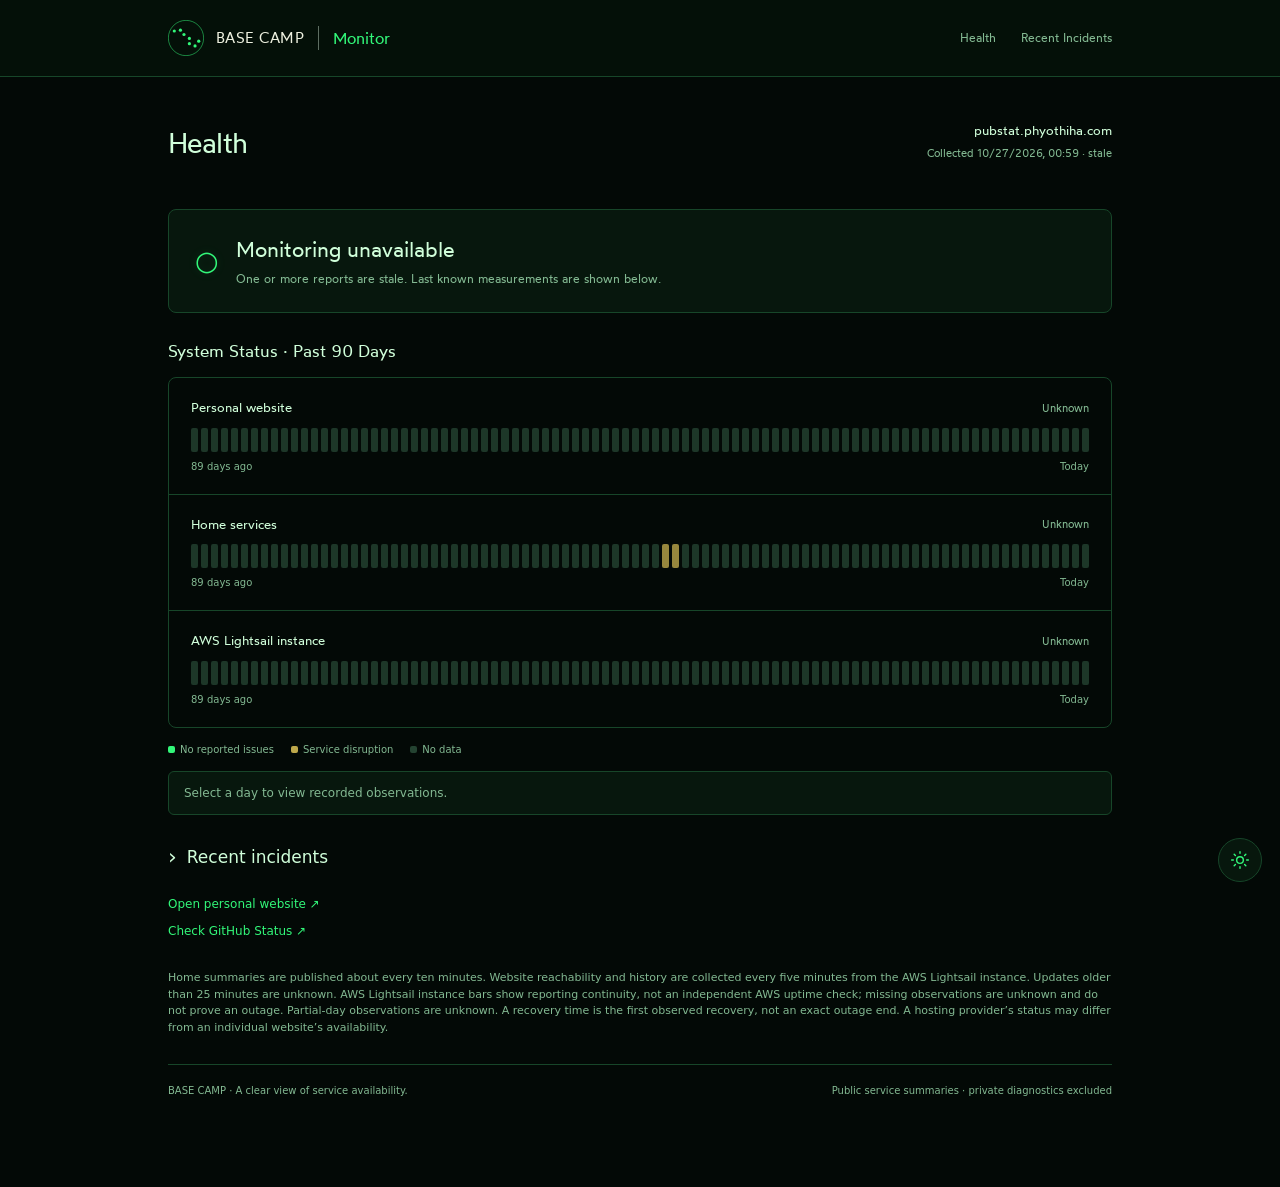
==== commit 1dc196cb: "Reflect five-minute website checks" ====
--- a/health/index.html
+++ b/health/index.html
@@ -16,7 +16,7 @@
 header{background:#041008}html[data-theme=light] header{background:#FFFFFF}
 
 @media(max-width:560px){.service-head{font-size:12px}}
-</style></head><body><header><div class="brand"><svg class="logo" viewBox="0 0 100 100" aria-hidden="true"><circle cx="50" cy="50" r="49" fill="none" stroke="currentColor" stroke-width="1.4"/><g fill="currentColor"><circle cx="17.5" cy="30.5" r="4.45"/><circle cx="34.5" cy="28.3" r="4.45"/><circle cx="44.4" cy="40.3" r="4.45"/><circle cx="59.4" cy="51.2" r="4.45"/><circle cx="59.4" cy="65.8" r="4.45"/><circle cx="75.1" cy="72" r="4.45"/><circle cx="85.3" cy="58.8" r="4.45"/></g></svg><span class="brand-name">BASE CAMP</span><span class="brand-divider" aria-hidden="true"></span><span class="brand-section">Monitor</span></div><nav class="nav"><a href="#availability">Health</a><a href="#incidents">Recent Incidents</a></nav></header><main><section class="hero"><div><h1 class="section-title">Health</h1></div><div class="stamp"><strong>pubstat.phyothiha.com</strong><span id="updated">Waiting for summary</span></div></section><section class="banner unknown" id="overall-banner" role="status" aria-label="Quick health overview"><span id="overall-icon" class="check" aria-hidden="true">○</span><div><h2 id="overall-title">Waiting for health checks</h2><p id="overall-text">The overview will appear when a fresh snapshot is available.</p></div></section><div class="section-head" id="availability"><h2>System Status · Past 90 Days</h2></div><section class="services" id="services" aria-label="Public service health summary"></section><div class="legend"><span><i></i>No reported issues</span><span><i class="warning"></i>Service disruption</span><span><i class="unknown"></i>No data</span></div><div class="inspector" id="inspector" role="status" aria-live="polite">Select a day to view recorded observations.</div><section class="history" id="incidents" aria-labelledby="incidents-heading"><details class="incidents-disclosure"><summary id="incidents-heading">Recent incidents</summary><div id="incident-list"><p class="caption">Loading recorded incidents…</p></div></details></section><div class="links"><a href="https://phyothiha.com/" target="_blank" rel="noopener noreferrer">Open personal website ↗</a><a href="https://www.githubstatus.com/" target="_blank" rel="noopener noreferrer">Check GitHub Status ↗</a></div><p class="note">Home summaries are published about every ten minutes. Website reachability and history are collected every minute from the AWS Lightsail instance. Updates older than 25 minutes are unknown. AWS Lightsail instance bars show reporting continuity, not an independent AWS uptime check; missing observations are unknown and do not prove an outage. Partial-day observations are unknown. A recovery time is the first observed recovery, not an exact outage end. A hosting provider’s status may differ from an individual website’s availability.</p><footer><span>BASE CAMP · A clear view of service availability.</span><span>Public service summaries · private diagnostics excluded</span></footer></main><button class="theme-toggle" type="button" aria-label="Switch to light mode"><svg width="20" height="20" viewBox="0 0 24 24" fill="none" stroke="currentColor" stroke-width="1.7" stroke-linecap="round" aria-hidden="true"><circle cx="12" cy="12" r="4"/><path d="M12 2v2m0 16v2M2 12h2m16 0h2M5 5l1.5 1.5m11 11L19 19M5 19l1.5-1.5m11-11L19 5"/></svg></button><script>
+</style></head><body><header><div class="brand"><svg class="logo" viewBox="0 0 100 100" aria-hidden="true"><circle cx="50" cy="50" r="49" fill="none" stroke="currentColor" stroke-width="1.4"/><g fill="currentColor"><circle cx="17.5" cy="30.5" r="4.45"/><circle cx="34.5" cy="28.3" r="4.45"/><circle cx="44.4" cy="40.3" r="4.45"/><circle cx="59.4" cy="51.2" r="4.45"/><circle cx="59.4" cy="65.8" r="4.45"/><circle cx="75.1" cy="72" r="4.45"/><circle cx="85.3" cy="58.8" r="4.45"/></g></svg><span class="brand-name">BASE CAMP</span><span class="brand-divider" aria-hidden="true"></span><span class="brand-section">Monitor</span></div><nav class="nav"><a href="#availability">Health</a><a href="#incidents">Recent Incidents</a></nav></header><main><section class="hero"><div><h1 class="section-title">Health</h1></div><div class="stamp"><strong>pubstat.phyothiha.com</strong><span id="updated">Waiting for summary</span></div></section><section class="banner unknown" id="overall-banner" role="status" aria-label="Quick health overview"><span id="overall-icon" class="check" aria-hidden="true">○</span><div><h2 id="overall-title">Waiting for health checks</h2><p id="overall-text">The overview will appear when a fresh snapshot is available.</p></div></section><div class="section-head" id="availability"><h2>System Status · Past 90 Days</h2></div><section class="services" id="services" aria-label="Public service health summary"></section><div class="legend"><span><i></i>No reported issues</span><span><i class="warning"></i>Service disruption</span><span><i class="unknown"></i>No data</span></div><div class="inspector" id="inspector" role="status" aria-live="polite">Select a day to view recorded observations.</div><section class="history" id="incidents" aria-labelledby="incidents-heading"><details class="incidents-disclosure"><summary id="incidents-heading">Recent incidents</summary><div id="incident-list"><p class="caption">Loading recorded incidents…</p></div></details></section><div class="links"><a href="https://phyothiha.com/" target="_blank" rel="noopener noreferrer">Open personal website ↗</a><a href="https://www.githubstatus.com/" target="_blank" rel="noopener noreferrer">Check GitHub Status ↗</a></div><p class="note">Home summaries are published about every ten minutes. Website reachability and history are collected every five minutes from the AWS Lightsail instance. Updates older than 25 minutes are unknown. AWS Lightsail instance bars show reporting continuity, not an independent AWS uptime check; missing observations are unknown and do not prove an outage. Partial-day observations are unknown. A recovery time is the first observed recovery, not an exact outage end. A hosting provider’s status may differ from an individual website’s availability.</p><footer><span>BASE CAMP · A clear view of service availability.</span><span>Public service summaries · private diagnostics excluded</span></footer></main><button class="theme-toggle" type="button" aria-label="Switch to light mode"><svg width="20" height="20" viewBox="0 0 24 24" fill="none" stroke="currentColor" stroke-width="1.7" stroke-linecap="round" aria-hidden="true"><circle cx="12" cy="12" r="4"/><path d="M12 2v2m0 16v2M2 12h2m16 0h2M5 5l1.5 1.5m11 11L19 19M5 19l1.5-1.5m11-11L19 5"/></svg></button><script>
 const names=['Personal website','Home services','AWS Lightsail instance'];let data=null,remote=null,website='unknown';
 function overall(home,outpost,stale=false,missing=false){
  const states=[home,website,outpost];
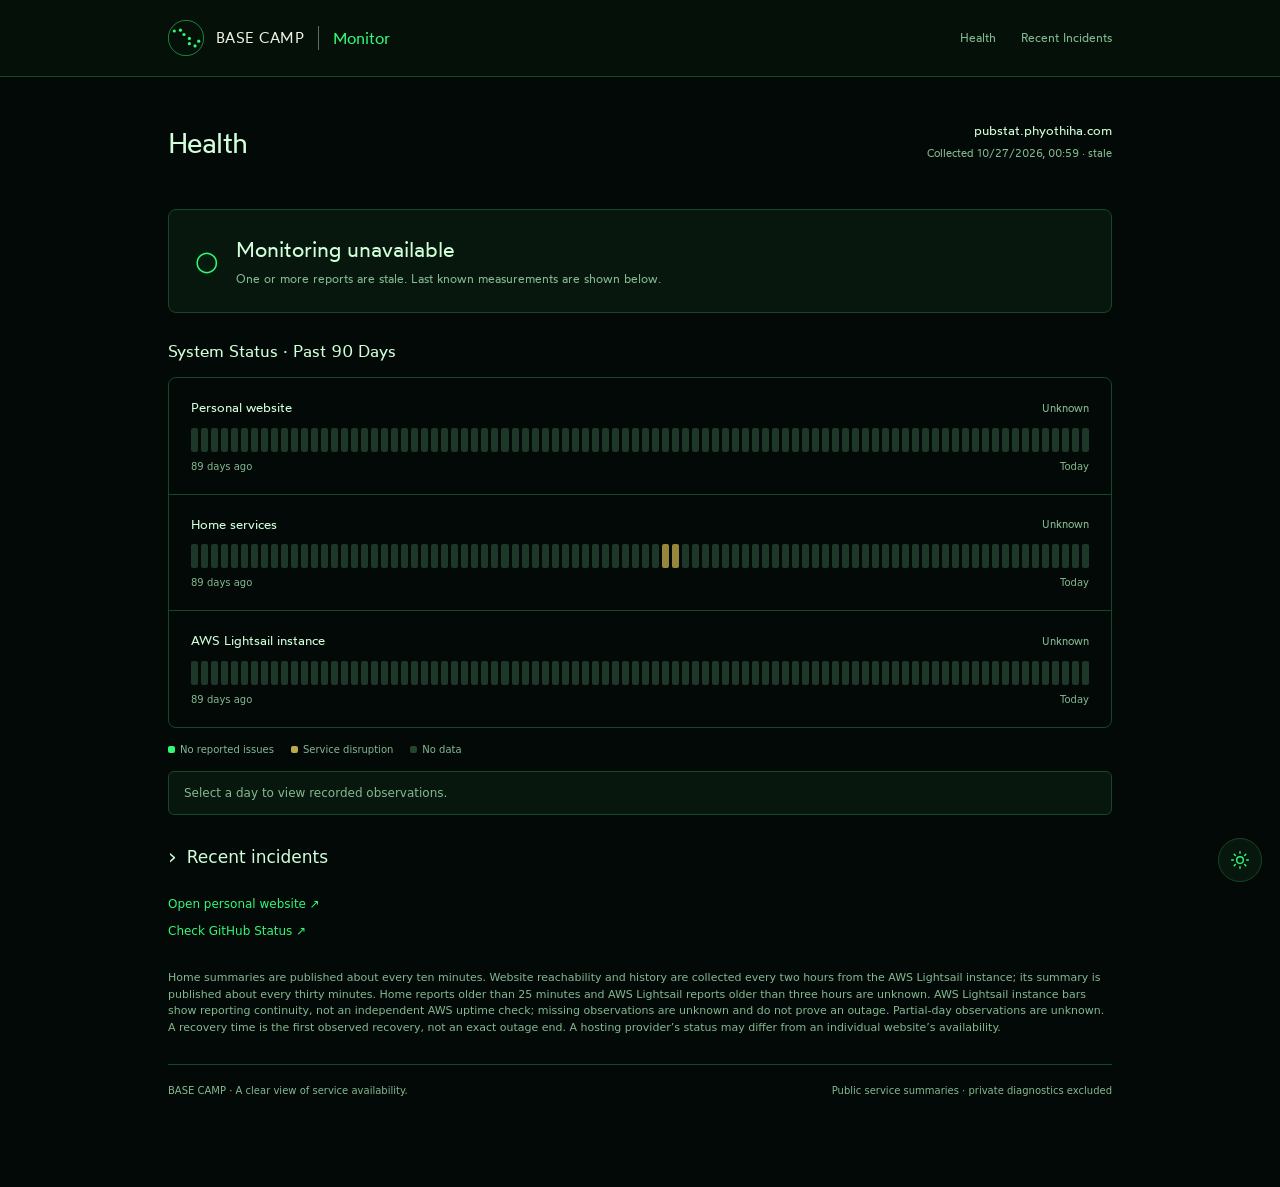
==== commit 9eb18a74: "Reflect two-hour Outpost checks and freshness" ====
--- a/health/index.html
+++ b/health/index.html
@@ -16,7 +16,7 @@
 header{background:#041008}html[data-theme=light] header{background:#FFFFFF}
 
 @media(max-width:560px){.service-head{font-size:12px}}
-</style></head><body><header><div class="brand"><svg class="logo" viewBox="0 0 100 100" aria-hidden="true"><circle cx="50" cy="50" r="49" fill="none" stroke="currentColor" stroke-width="1.4"/><g fill="currentColor"><circle cx="17.5" cy="30.5" r="4.45"/><circle cx="34.5" cy="28.3" r="4.45"/><circle cx="44.4" cy="40.3" r="4.45"/><circle cx="59.4" cy="51.2" r="4.45"/><circle cx="59.4" cy="65.8" r="4.45"/><circle cx="75.1" cy="72" r="4.45"/><circle cx="85.3" cy="58.8" r="4.45"/></g></svg><span class="brand-name">BASE CAMP</span><span class="brand-divider" aria-hidden="true"></span><span class="brand-section">Monitor</span></div><nav class="nav"><a href="#availability">Health</a><a href="#incidents">Recent Incidents</a></nav></header><main><section class="hero"><div><h1 class="section-title">Health</h1></div><div class="stamp"><strong>pubstat.phyothiha.com</strong><span id="updated">Waiting for summary</span></div></section><section class="banner unknown" id="overall-banner" role="status" aria-label="Quick health overview"><span id="overall-icon" class="check" aria-hidden="true">○</span><div><h2 id="overall-title">Waiting for health checks</h2><p id="overall-text">The overview will appear when a fresh snapshot is available.</p></div></section><div class="section-head" id="availability"><h2>System Status · Past 90 Days</h2></div><section class="services" id="services" aria-label="Public service health summary"></section><div class="legend"><span><i></i>No reported issues</span><span><i class="warning"></i>Service disruption</span><span><i class="unknown"></i>No data</span></div><div class="inspector" id="inspector" role="status" aria-live="polite">Select a day to view recorded observations.</div><section class="history" id="incidents" aria-labelledby="incidents-heading"><details class="incidents-disclosure"><summary id="incidents-heading">Recent incidents</summary><div id="incident-list"><p class="caption">Loading recorded incidents…</p></div></details></section><div class="links"><a href="https://phyothiha.com/" target="_blank" rel="noopener noreferrer">Open personal website ↗</a><a href="https://www.githubstatus.com/" target="_blank" rel="noopener noreferrer">Check GitHub Status ↗</a></div><p class="note">Home summaries are published about every ten minutes. Website reachability and history are collected every five minutes from the AWS Lightsail instance. Updates older than 25 minutes are unknown. AWS Lightsail instance bars show reporting continuity, not an independent AWS uptime check; missing observations are unknown and do not prove an outage. Partial-day observations are unknown. A recovery time is the first observed recovery, not an exact outage end. A hosting provider’s status may differ from an individual website’s availability.</p><footer><span>BASE CAMP · A clear view of service availability.</span><span>Public service summaries · private diagnostics excluded</span></footer></main><button class="theme-toggle" type="button" aria-label="Switch to light mode"><svg width="20" height="20" viewBox="0 0 24 24" fill="none" stroke="currentColor" stroke-width="1.7" stroke-linecap="round" aria-hidden="true"><circle cx="12" cy="12" r="4"/><path d="M12 2v2m0 16v2M2 12h2m16 0h2M5 5l1.5 1.5m11 11L19 19M5 19l1.5-1.5m11-11L19 5"/></svg></button><script>
+</style></head><body><header><div class="brand"><svg class="logo" viewBox="0 0 100 100" aria-hidden="true"><circle cx="50" cy="50" r="49" fill="none" stroke="currentColor" stroke-width="1.4"/><g fill="currentColor"><circle cx="17.5" cy="30.5" r="4.45"/><circle cx="34.5" cy="28.3" r="4.45"/><circle cx="44.4" cy="40.3" r="4.45"/><circle cx="59.4" cy="51.2" r="4.45"/><circle cx="59.4" cy="65.8" r="4.45"/><circle cx="75.1" cy="72" r="4.45"/><circle cx="85.3" cy="58.8" r="4.45"/></g></svg><span class="brand-name">BASE CAMP</span><span class="brand-divider" aria-hidden="true"></span><span class="brand-section">Monitor</span></div><nav class="nav"><a href="#availability">Health</a><a href="#incidents">Recent Incidents</a></nav></header><main><section class="hero"><div><h1 class="section-title">Health</h1></div><div class="stamp"><strong>pubstat.phyothiha.com</strong><span id="updated">Waiting for summary</span></div></section><section class="banner unknown" id="overall-banner" role="status" aria-label="Quick health overview"><span id="overall-icon" class="check" aria-hidden="true">○</span><div><h2 id="overall-title">Waiting for health checks</h2><p id="overall-text">The overview will appear when a fresh snapshot is available.</p></div></section><div class="section-head" id="availability"><h2>System Status · Past 90 Days</h2></div><section class="services" id="services" aria-label="Public service health summary"></section><div class="legend"><span><i></i>No reported issues</span><span><i class="warning"></i>Service disruption</span><span><i class="unknown"></i>No data</span></div><div class="inspector" id="inspector" role="status" aria-live="polite">Select a day to view recorded observations.</div><section class="history" id="incidents" aria-labelledby="incidents-heading"><details class="incidents-disclosure"><summary id="incidents-heading">Recent incidents</summary><div id="incident-list"><p class="caption">Loading recorded incidents…</p></div></details></section><div class="links"><a href="https://phyothiha.com/" target="_blank" rel="noopener noreferrer">Open personal website ↗</a><a href="https://www.githubstatus.com/" target="_blank" rel="noopener noreferrer">Check GitHub Status ↗</a></div><p class="note">Home summaries are published about every ten minutes. Website reachability and history are collected every two hours from the AWS Lightsail instance; its summary is published about every thirty minutes. Home reports older than 25 minutes and AWS Lightsail reports older than three hours are unknown. AWS Lightsail instance bars show reporting continuity, not an independent AWS uptime check; missing observations are unknown and do not prove an outage. Partial-day observations are unknown. A recovery time is the first observed recovery, not an exact outage end. A hosting provider’s status may differ from an individual website’s availability.</p><footer><span>BASE CAMP · A clear view of service availability.</span><span>Public service summaries · private diagnostics excluded</span></footer></main><button class="theme-toggle" type="button" aria-label="Switch to light mode"><svg width="20" height="20" viewBox="0 0 24 24" fill="none" stroke="currentColor" stroke-width="1.7" stroke-linecap="round" aria-hidden="true"><circle cx="12" cy="12" r="4"/><path d="M12 2v2m0 16v2M2 12h2m16 0h2M5 5l1.5 1.5m11 11L19 19M5 19l1.5-1.5m11-11L19 5"/></svg></button><script>
 const names=['Personal website','Home services','AWS Lightsail instance'];let data=null,remote=null,website='unknown';
 function overall(home,outpost,stale=false,missing=false){
  const states=[home,website,outpost];
@@ -42,7 +42,7 @@
  const homeAge=data?(Date.now()-Date.parse(data.updated_at))/1000:Infinity;
  const remoteAge=remote?(Date.now()-Date.parse(remote.updated_at))/1000:Infinity;
  const homeFresh=Number.isFinite(homeAge)&&homeAge>=-120&&homeAge<=1500;
- const remoteFresh=Number.isFinite(remoteAge)&&remoteAge>=-120&&remoteAge<=1500;
+ const remoteFresh=Number.isFinite(remoteAge)&&remoteAge>=-120&&remoteAge<=10800;
  const home=homeFresh?data.home_state:'unknown';
  const outpost=remoteFresh?remote.outpost_state:'unknown';
  website=remoteFresh&&['healthy','degraded','unavailable'].includes(remote.website_state)?remote.website_state:'unknown';
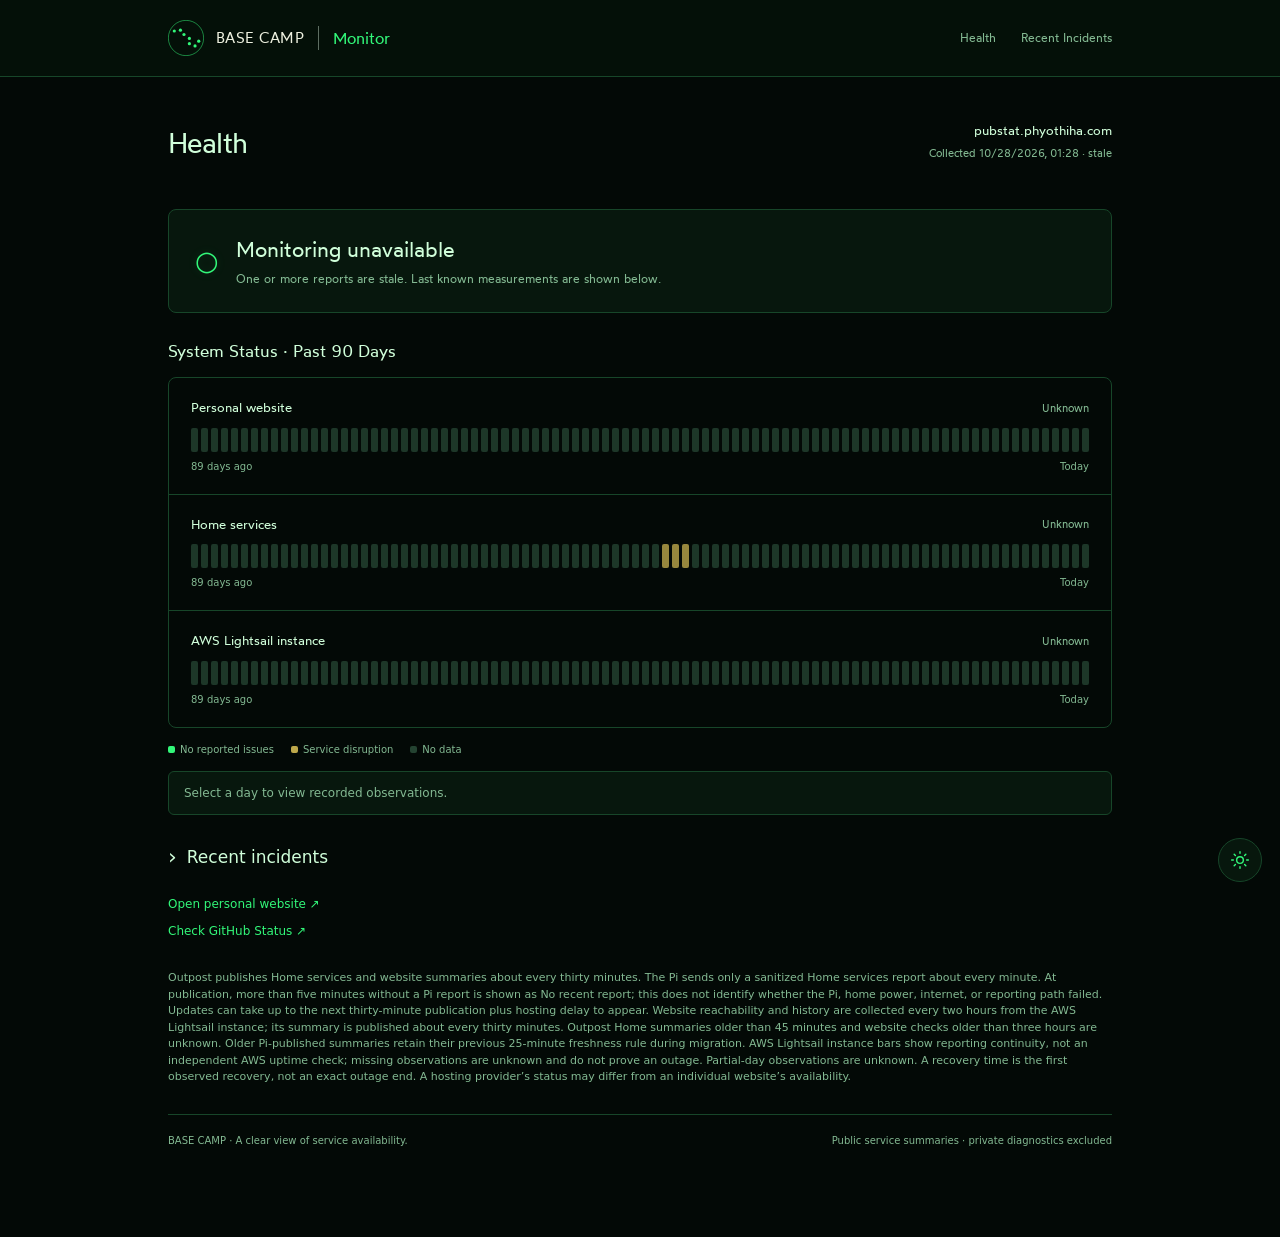
==== commit 4f951c14: "Support Outpost-owned thirty-minute Home services summaries" ====
--- a/health/index.html
+++ b/health/index.html
@@ -16,7 +16,7 @@
 header{background:#041008}html[data-theme=light] header{background:#FFFFFF}
 
 @media(max-width:560px){.service-head{font-size:12px}}
-</style></head><body><header><div class="brand"><svg class="logo" viewBox="0 0 100 100" aria-hidden="true"><circle cx="50" cy="50" r="49" fill="none" stroke="currentColor" stroke-width="1.4"/><g fill="currentColor"><circle cx="17.5" cy="30.5" r="4.45"/><circle cx="34.5" cy="28.3" r="4.45"/><circle cx="44.4" cy="40.3" r="4.45"/><circle cx="59.4" cy="51.2" r="4.45"/><circle cx="59.4" cy="65.8" r="4.45"/><circle cx="75.1" cy="72" r="4.45"/><circle cx="85.3" cy="58.8" r="4.45"/></g></svg><span class="brand-name">BASE CAMP</span><span class="brand-divider" aria-hidden="true"></span><span class="brand-section">Monitor</span></div><nav class="nav"><a href="#availability">Health</a><a href="#incidents">Recent Incidents</a></nav></header><main><section class="hero"><div><h1 class="section-title">Health</h1></div><div class="stamp"><strong>pubstat.phyothiha.com</strong><span id="updated">Waiting for summary</span></div></section><section class="banner unknown" id="overall-banner" role="status" aria-label="Quick health overview"><span id="overall-icon" class="check" aria-hidden="true">○</span><div><h2 id="overall-title">Waiting for health checks</h2><p id="overall-text">The overview will appear when a fresh snapshot is available.</p></div></section><div class="section-head" id="availability"><h2>System Status · Past 90 Days</h2></div><section class="services" id="services" aria-label="Public service health summary"></section><div class="legend"><span><i></i>No reported issues</span><span><i class="warning"></i>Service disruption</span><span><i class="unknown"></i>No data</span></div><div class="inspector" id="inspector" role="status" aria-live="polite">Select a day to view recorded observations.</div><section class="history" id="incidents" aria-labelledby="incidents-heading"><details class="incidents-disclosure"><summary id="incidents-heading">Recent incidents</summary><div id="incident-list"><p class="caption">Loading recorded incidents…</p></div></details></section><div class="links"><a href="https://phyothiha.com/" target="_blank" rel="noopener noreferrer">Open personal website ↗</a><a href="https://www.githubstatus.com/" target="_blank" rel="noopener noreferrer">Check GitHub Status ↗</a></div><p class="note">Home summaries are published about every ten minutes. Website reachability and history are collected every two hours from the AWS Lightsail instance; its summary is published about every thirty minutes. Home reports older than 25 minutes and AWS Lightsail reports older than three hours are unknown. AWS Lightsail instance bars show reporting continuity, not an independent AWS uptime check; missing observations are unknown and do not prove an outage. Partial-day observations are unknown. A recovery time is the first observed recovery, not an exact outage end. A hosting provider’s status may differ from an individual website’s availability.</p><footer><span>BASE CAMP · A clear view of service availability.</span><span>Public service summaries · private diagnostics excluded</span></footer></main><button class="theme-toggle" type="button" aria-label="Switch to light mode"><svg width="20" height="20" viewBox="0 0 24 24" fill="none" stroke="currentColor" stroke-width="1.7" stroke-linecap="round" aria-hidden="true"><circle cx="12" cy="12" r="4"/><path d="M12 2v2m0 16v2M2 12h2m16 0h2M5 5l1.5 1.5m11 11L19 19M5 19l1.5-1.5m11-11L19 5"/></svg></button><script>
+</style></head><body><header><div class="brand"><svg class="logo" viewBox="0 0 100 100" aria-hidden="true"><circle cx="50" cy="50" r="49" fill="none" stroke="currentColor" stroke-width="1.4"/><g fill="currentColor"><circle cx="17.5" cy="30.5" r="4.45"/><circle cx="34.5" cy="28.3" r="4.45"/><circle cx="44.4" cy="40.3" r="4.45"/><circle cx="59.4" cy="51.2" r="4.45"/><circle cx="59.4" cy="65.8" r="4.45"/><circle cx="75.1" cy="72" r="4.45"/><circle cx="85.3" cy="58.8" r="4.45"/></g></svg><span class="brand-name">BASE CAMP</span><span class="brand-divider" aria-hidden="true"></span><span class="brand-section">Monitor</span></div><nav class="nav"><a href="#availability">Health</a><a href="#incidents">Recent Incidents</a></nav></header><main><section class="hero"><div><h1 class="section-title">Health</h1></div><div class="stamp"><strong>pubstat.phyothiha.com</strong><span id="updated">Waiting for summary</span></div></section><section class="banner unknown" id="overall-banner" role="status" aria-label="Quick health overview"><span id="overall-icon" class="check" aria-hidden="true">○</span><div><h2 id="overall-title">Waiting for health checks</h2><p id="overall-text">The overview will appear when a fresh snapshot is available.</p></div></section><div class="section-head" id="availability"><h2>System Status · Past 90 Days</h2></div><section class="services" id="services" aria-label="Public service health summary"></section><div class="legend"><span><i></i>No reported issues</span><span><i class="warning"></i>Service disruption</span><span><i class="unknown"></i>No data</span></div><div class="inspector" id="inspector" role="status" aria-live="polite">Select a day to view recorded observations.</div><section class="history" id="incidents" aria-labelledby="incidents-heading"><details class="incidents-disclosure"><summary id="incidents-heading">Recent incidents</summary><div id="incident-list"><p class="caption">Loading recorded incidents…</p></div></details></section><div class="links"><a href="https://phyothiha.com/" target="_blank" rel="noopener noreferrer">Open personal website ↗</a><a href="https://www.githubstatus.com/" target="_blank" rel="noopener noreferrer">Check GitHub Status ↗</a></div><p class="note">Outpost publishes Home services and website summaries about every thirty minutes. The Pi sends only a sanitized Home services report about every minute. At publication, more than five minutes without a Pi report is shown as No recent report; this does not identify whether the Pi, home power, internet, or reporting path failed. Updates can take up to the next thirty-minute publication plus hosting delay to appear. Website reachability and history are collected every two hours from the AWS Lightsail instance; its summary is published about every thirty minutes. Outpost Home summaries older than 45 minutes and website checks older than three hours are unknown. Older Pi-published summaries retain their previous 25-minute freshness rule during migration. AWS Lightsail instance bars show reporting continuity, not an independent AWS uptime check; missing observations are unknown and do not prove an outage. Partial-day observations are unknown. A recovery time is the first observed recovery, not an exact outage end. A hosting provider’s status may differ from an individual website’s availability.</p><footer><span>BASE CAMP · A clear view of service availability.</span><span>Public service summaries · private diagnostics excluded</span></footer></main><button class="theme-toggle" type="button" aria-label="Switch to light mode"><svg width="20" height="20" viewBox="0 0 24 24" fill="none" stroke="currentColor" stroke-width="1.7" stroke-linecap="round" aria-hidden="true"><circle cx="12" cy="12" r="4"/><path d="M12 2v2m0 16v2M2 12h2m16 0h2M5 5l1.5 1.5m11 11L19 19M5 19l1.5-1.5m11-11L19 5"/></svg></button><script>
 const names=['Personal website','Home services','AWS Lightsail instance'];let data=null,remote=null,website='unknown';
 function overall(home,outpost,stale=false,missing=false){
  const states=[home,website,outpost];
@@ -41,13 +41,13 @@
 function render(){
  const homeAge=data?(Date.now()-Date.parse(data.updated_at))/1000:Infinity;
  const remoteAge=remote?(Date.now()-Date.parse(remote.updated_at))/1000:Infinity;
- const homeFresh=Number.isFinite(homeAge)&&homeAge>=-120&&homeAge<=1500;
+ const homeFresh=Number.isFinite(homeAge)&&homeAge>=-120&&homeAge<=(data?.report_source==='outpost'?2700:1500);
  const remoteFresh=Number.isFinite(remoteAge)&&remoteAge>=-120&&remoteAge<=10800;
  const home=homeFresh?data.home_state:'unknown';
  const outpost=remoteFresh?remote.outpost_state:'unknown';
  website=remoteFresh&&['healthy','degraded','unavailable'].includes(remote.website_state)?remote.website_state:'unknown';
  overall(home,outpost,(Boolean(data)&&!homeFresh)||(Boolean(remote)&&!remoteFresh),!data&&!remote);
- document.getElementById('updated').textContent=data?'Collected '+new Date(data.updated_at).toLocaleString(undefined,{year:'numeric',month:'numeric',day:'numeric',hour:'2-digit',minute:'2-digit',hourCycle:'h23'})+(homeFresh?'':' · stale'):'Home summary unavailable';
+ document.getElementById('updated').textContent=data?(data.report_source==='outpost'?'Published ':'Collected ')+new Date(data.updated_at).toLocaleString(undefined,{year:'numeric',month:'numeric',day:'numeric',hour:'2-digit',minute:'2-digit',hourCycle:'h23'})+(homeFresh?'':' · stale'):'Home summary unavailable';
  const container=document.getElementById('services');container.replaceChildren();
  const today=new Date().toISOString().slice(0,10);
  const reportDay=remote&&Number.isFinite(Date.parse(remote.updated_at))?new Date(remote.updated_at).toISOString().slice(0,10):today;
@@ -58,7 +58,7 @@
   const label=document.createElement('span');label.textContent=name;
   const status=document.createElement('span');status.className='state';
   const current=index===0?website:index===1?home:outpost;
-  status.textContent=index===2?(current==='healthy'?'Operational':'Unknown'):current==='healthy'?'Operational':current==='degraded'?'Needs attention':'Unknown';
+  status.textContent=index===1&&homeFresh&&data?.contact_state==='no_recent_report'?'No recent report':index===2?(current==='healthy'?'Operational':'Unknown'):current==='healthy'?'Operational':current==='degraded'?'Needs attention':'Unknown';
   status.style.color=current==='healthy'?'var(--accent)':current==='degraded'?'var(--warn)':'var(--muted)';
   head.append(label,status);row.append(head);
   const bars=document.createElement('div');bars.className='bars';
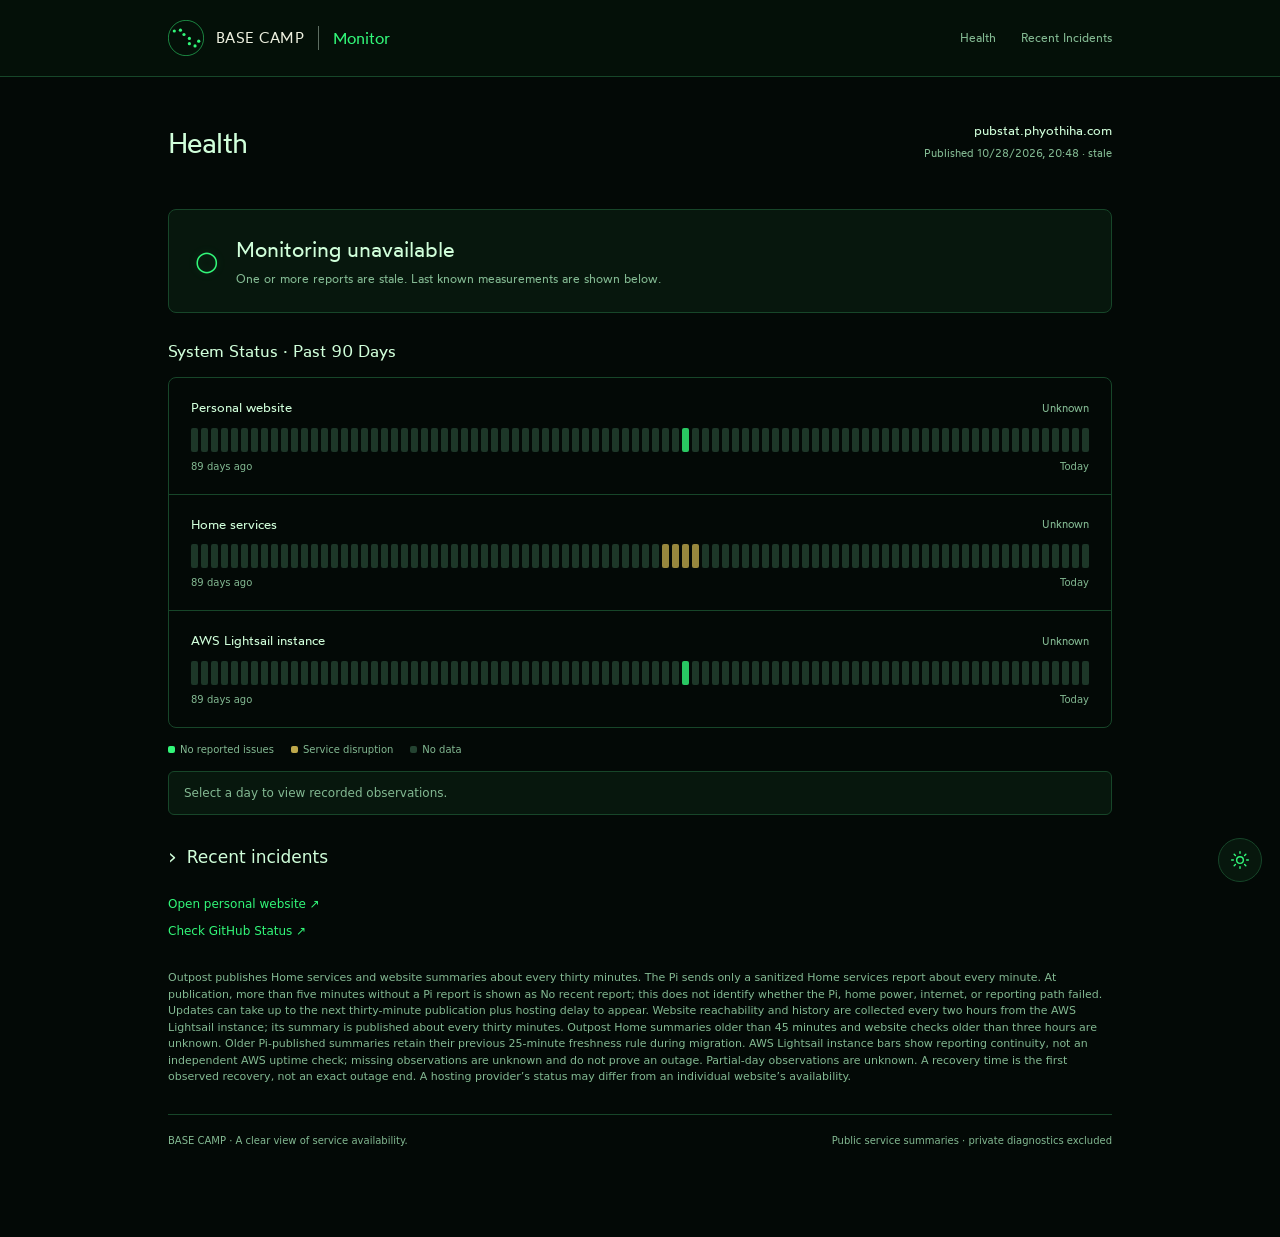
==== commit be50b616: "Adapt pubstat history to 30/60/90 days by screen width" ====
--- a/health/index.html
+++ b/health/index.html
@@ -16,7 +16,7 @@
 header{background:#041008}html[data-theme=light] header{background:#FFFFFF}
 
 @media(max-width:560px){.service-head{font-size:12px}}
-</style></head><body><header><div class="brand"><svg class="logo" viewBox="0 0 100 100" aria-hidden="true"><circle cx="50" cy="50" r="49" fill="none" stroke="currentColor" stroke-width="1.4"/><g fill="currentColor"><circle cx="17.5" cy="30.5" r="4.45"/><circle cx="34.5" cy="28.3" r="4.45"/><circle cx="44.4" cy="40.3" r="4.45"/><circle cx="59.4" cy="51.2" r="4.45"/><circle cx="59.4" cy="65.8" r="4.45"/><circle cx="75.1" cy="72" r="4.45"/><circle cx="85.3" cy="58.8" r="4.45"/></g></svg><span class="brand-name">BASE CAMP</span><span class="brand-divider" aria-hidden="true"></span><span class="brand-section">Monitor</span></div><nav class="nav"><a href="#availability">Health</a><a href="#incidents">Recent Incidents</a></nav></header><main><section class="hero"><div><h1 class="section-title">Health</h1></div><div class="stamp"><strong>pubstat.phyothiha.com</strong><span id="updated">Waiting for summary</span></div></section><section class="banner unknown" id="overall-banner" role="status" aria-label="Quick health overview"><span id="overall-icon" class="check" aria-hidden="true">○</span><div><h2 id="overall-title">Waiting for health checks</h2><p id="overall-text">The overview will appear when a fresh snapshot is available.</p></div></section><div class="section-head" id="availability"><h2>System Status · Past 90 Days</h2></div><section class="services" id="services" aria-label="Public service health summary"></section><div class="legend"><span><i></i>No reported issues</span><span><i class="warning"></i>Service disruption</span><span><i class="unknown"></i>No data</span></div><div class="inspector" id="inspector" role="status" aria-live="polite">Select a day to view recorded observations.</div><section class="history" id="incidents" aria-labelledby="incidents-heading"><details class="incidents-disclosure"><summary id="incidents-heading">Recent incidents</summary><div id="incident-list"><p class="caption">Loading recorded incidents…</p></div></details></section><div class="links"><a href="https://phyothiha.com/" target="_blank" rel="noopener noreferrer">Open personal website ↗</a><a href="https://www.githubstatus.com/" target="_blank" rel="noopener noreferrer">Check GitHub Status ↗</a></div><p class="note">Outpost publishes Home services and website summaries about every thirty minutes. The Pi sends only a sanitized Home services report about every minute. At publication, more than five minutes without a Pi report is shown as No recent report; this does not identify whether the Pi, home power, internet, or reporting path failed. Updates can take up to the next thirty-minute publication plus hosting delay to appear. Website reachability and history are collected every two hours from the AWS Lightsail instance; its summary is published about every thirty minutes. Outpost Home summaries older than 45 minutes and website checks older than three hours are unknown. Older Pi-published summaries retain their previous 25-minute freshness rule during migration. AWS Lightsail instance bars show reporting continuity, not an independent AWS uptime check; missing observations are unknown and do not prove an outage. Partial-day observations are unknown. A recovery time is the first observed recovery, not an exact outage end. A hosting provider’s status may differ from an individual website’s availability.</p><footer><span>BASE CAMP · A clear view of service availability.</span><span>Public service summaries · private diagnostics excluded</span></footer></main><button class="theme-toggle" type="button" aria-label="Switch to light mode"><svg width="20" height="20" viewBox="0 0 24 24" fill="none" stroke="currentColor" stroke-width="1.7" stroke-linecap="round" aria-hidden="true"><circle cx="12" cy="12" r="4"/><path d="M12 2v2m0 16v2M2 12h2m16 0h2M5 5l1.5 1.5m11 11L19 19M5 19l1.5-1.5m11-11L19 5"/></svg></button><script>
+</style></head><body><header><div class="brand"><svg class="logo" viewBox="0 0 100 100" aria-hidden="true"><circle cx="50" cy="50" r="49" fill="none" stroke="currentColor" stroke-width="1.4"/><g fill="currentColor"><circle cx="17.5" cy="30.5" r="4.45"/><circle cx="34.5" cy="28.3" r="4.45"/><circle cx="44.4" cy="40.3" r="4.45"/><circle cx="59.4" cy="51.2" r="4.45"/><circle cx="59.4" cy="65.8" r="4.45"/><circle cx="75.1" cy="72" r="4.45"/><circle cx="85.3" cy="58.8" r="4.45"/></g></svg><span class="brand-name">BASE CAMP</span><span class="brand-divider" aria-hidden="true"></span><span class="brand-section">Monitor</span></div><nav class="nav"><a href="#availability">Health</a><a href="#incidents">Recent Incidents</a></nav></header><main><section class="hero"><div><h1 class="section-title">Health</h1></div><div class="stamp"><strong>pubstat.phyothiha.com</strong><span id="updated">Waiting for summary</span></div></section><section class="banner unknown" id="overall-banner" role="status" aria-label="Quick health overview"><span id="overall-icon" class="check" aria-hidden="true">○</span><div><h2 id="overall-title">Waiting for health checks</h2><p id="overall-text">The overview will appear when a fresh snapshot is available.</p></div></section><div class="section-head" id="availability"><h2 id="history-heading">System Status</h2></div><section class="services" id="services" aria-label="Public service health summary"></section><div class="legend"><span><i></i>No reported issues</span><span><i class="warning"></i>Service disruption</span><span><i class="unknown"></i>No data</span></div><div class="inspector" id="inspector" role="status" aria-live="polite">Select a day to view recorded observations.</div><section class="history" id="incidents" aria-labelledby="incidents-heading"><details class="incidents-disclosure"><summary id="incidents-heading">Recent incidents</summary><div id="incident-list"><p class="caption">Loading recorded incidents…</p></div></details></section><div class="links"><a href="https://phyothiha.com/" target="_blank" rel="noopener noreferrer">Open personal website ↗</a><a href="https://www.githubstatus.com/" target="_blank" rel="noopener noreferrer">Check GitHub Status ↗</a></div><p class="note">Outpost publishes Home services and website summaries about every thirty minutes. The Pi sends only a sanitized Home services report about every minute. At publication, more than five minutes without a Pi report is shown as No recent report; this does not identify whether the Pi, home power, internet, or reporting path failed. Updates can take up to the next thirty-minute publication plus hosting delay to appear. Website reachability and history are collected every two hours from the AWS Lightsail instance; its summary is published about every thirty minutes. Outpost Home summaries older than 45 minutes and website checks older than three hours are unknown. Older Pi-published summaries retain their previous 25-minute freshness rule during migration. AWS Lightsail instance bars show reporting continuity, not an independent AWS uptime check; missing observations are unknown and do not prove an outage. Partial-day observations are unknown. A recovery time is the first observed recovery, not an exact outage end. A hosting provider’s status may differ from an individual website’s availability.</p><footer><span>BASE CAMP · A clear view of service availability.</span><span>Public service summaries · private diagnostics excluded</span></footer></main><button class="theme-toggle" type="button" aria-label="Switch to light mode"><svg width="20" height="20" viewBox="0 0 24 24" fill="none" stroke="currentColor" stroke-width="1.7" stroke-linecap="round" aria-hidden="true"><circle cx="12" cy="12" r="4"/><path d="M12 2v2m0 16v2M2 12h2m16 0h2M5 5l1.5 1.5m11 11L19 19M5 19l1.5-1.5m11-11L19 5"/></svg></button><script>
 const names=['Personal website','Home services','AWS Lightsail instance'];let data=null,remote=null,website='unknown';
 function overall(home,outpost,stale=false,missing=false){
  const states=[home,website,outpost];
@@ -38,7 +38,14 @@
  document.getElementById('overall-icon').textContent=icon;
  document.getElementById('overall-banner').className='banner'+kind;
 }
+// Keep the full saved history; only the visible date window changes with width.
+const historyMobile=window.matchMedia('(max-width:560px)');
+const historyTablet=window.matchMedia('(max-width:1024px)');
+function visibleHistoryDays(){return historyMobile.matches?30:historyTablet.matches?60:90;}
+for(const query of [historyMobile,historyTablet])query.addEventListener('change',render);
 function render(){
+ const historyDays=visibleHistoryDays();
+ document.getElementById('history-heading').textContent='System Status · Past '+historyDays+' Days';
  const homeAge=data?(Date.now()-Date.parse(data.updated_at))/1000:Infinity;
  const remoteAge=remote?(Date.now()-Date.parse(remote.updated_at))/1000:Infinity;
  const homeFresh=Number.isFinite(homeAge)&&homeAge>=-120&&homeAge<=(data?.report_source==='outpost'?2700:1500);
@@ -62,8 +69,8 @@
   status.style.color=current==='healthy'?'var(--accent)':current==='degraded'?'var(--warn)':'var(--muted)';
   head.append(label,status);row.append(head);
   const bars=document.createElement('div');bars.className='bars';
-  for(let i=0;i<90;i++){
-   const date=new Date();date.setUTCDate(date.getUTCDate()-89+i);const day=date.toISOString().slice(0,10);
+  for(let i=0;i<historyDays;i++){
+   const date=new Date();date.setUTCDate(date.getUTCDate()-(historyDays-1)+i);const day=date.toISOString().slice(0,10);
    let dayState='unknown';
    if(index===0&&remoteHistoryCurrent(day))dayState=remote.website_days?.[day]||'unknown';
    if(index===1)dayState=data?.days?.[day]||'unknown';
@@ -75,7 +82,7 @@
   }
   row.append(bars);
   const axis=document.createElement('div');axis.className='axis';
-  const left=document.createElement('span');left.textContent='89 days ago';
+  const left=document.createElement('span');left.textContent=(historyDays-1)+' days ago';
   const right=document.createElement('span');right.textContent='Today';axis.append(left,right);row.append(axis);container.append(row)
  }
  const incidents=document.getElementById('incident-list');incidents.replaceChildren();const items=data?.incidents||[];
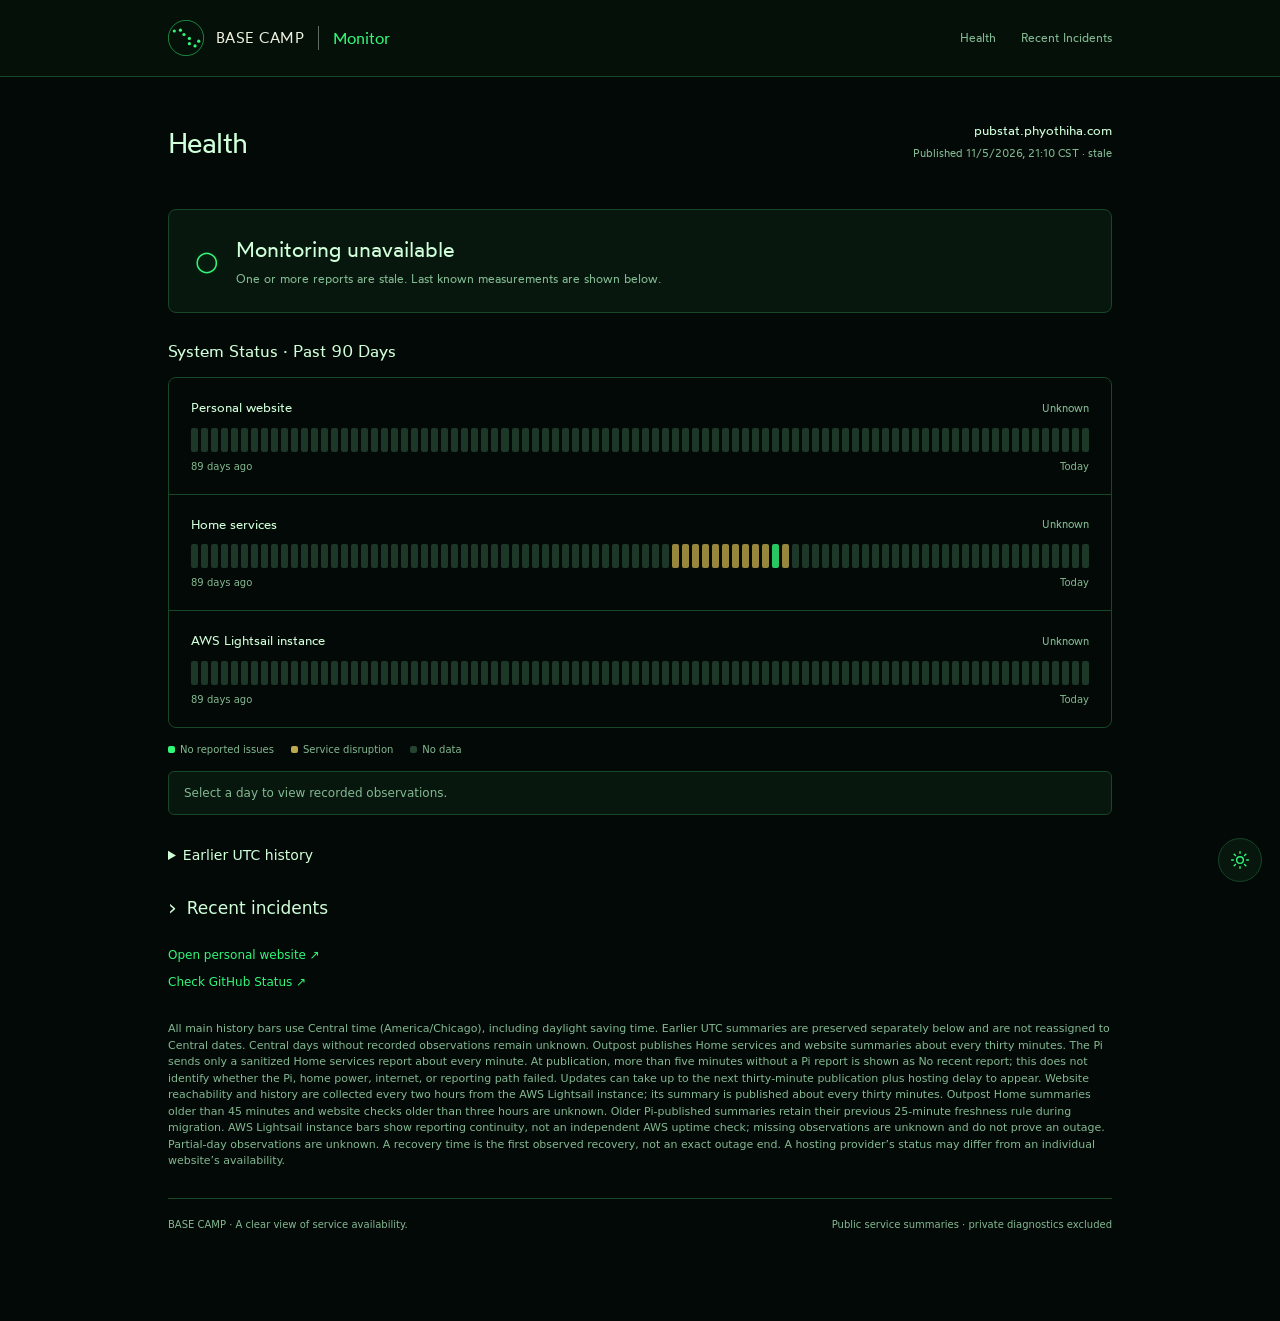
==== commit a746c44e: "Standardize pubstat history on Central time and retain UTC summaries" ====
--- a/health/index.html
+++ b/health/index.html
@@ -16,7 +16,7 @@
 header{background:#041008}html[data-theme=light] header{background:#FFFFFF}
 
 @media(max-width:560px){.service-head{font-size:12px}}
-</style></head><body><header><div class="brand"><svg class="logo" viewBox="0 0 100 100" aria-hidden="true"><circle cx="50" cy="50" r="49" fill="none" stroke="currentColor" stroke-width="1.4"/><g fill="currentColor"><circle cx="17.5" cy="30.5" r="4.45"/><circle cx="34.5" cy="28.3" r="4.45"/><circle cx="44.4" cy="40.3" r="4.45"/><circle cx="59.4" cy="51.2" r="4.45"/><circle cx="59.4" cy="65.8" r="4.45"/><circle cx="75.1" cy="72" r="4.45"/><circle cx="85.3" cy="58.8" r="4.45"/></g></svg><span class="brand-name">BASE CAMP</span><span class="brand-divider" aria-hidden="true"></span><span class="brand-section">Monitor</span></div><nav class="nav"><a href="#availability">Health</a><a href="#incidents">Recent Incidents</a></nav></header><main><section class="hero"><div><h1 class="section-title">Health</h1></div><div class="stamp"><strong>pubstat.phyothiha.com</strong><span id="updated">Waiting for summary</span></div></section><section class="banner unknown" id="overall-banner" role="status" aria-label="Quick health overview"><span id="overall-icon" class="check" aria-hidden="true">○</span><div><h2 id="overall-title">Waiting for health checks</h2><p id="overall-text">The overview will appear when a fresh snapshot is available.</p></div></section><div class="section-head" id="availability"><h2 id="history-heading">System Status</h2></div><section class="services" id="services" aria-label="Public service health summary"></section><div class="legend"><span><i></i>No reported issues</span><span><i class="warning"></i>Service disruption</span><span><i class="unknown"></i>No data</span></div><div class="inspector" id="inspector" role="status" aria-live="polite">Select a day to view recorded observations.</div><section class="history" id="incidents" aria-labelledby="incidents-heading"><details class="incidents-disclosure"><summary id="incidents-heading">Recent incidents</summary><div id="incident-list"><p class="caption">Loading recorded incidents…</p></div></details></section><div class="links"><a href="https://phyothiha.com/" target="_blank" rel="noopener noreferrer">Open personal website ↗</a><a href="https://www.githubstatus.com/" target="_blank" rel="noopener noreferrer">Check GitHub Status ↗</a></div><p class="note">Outpost publishes Home services and website summaries about every thirty minutes. The Pi sends only a sanitized Home services report about every minute. At publication, more than five minutes without a Pi report is shown as No recent report; this does not identify whether the Pi, home power, internet, or reporting path failed. Updates can take up to the next thirty-minute publication plus hosting delay to appear. Website reachability and history are collected every two hours from the AWS Lightsail instance; its summary is published about every thirty minutes. Outpost Home summaries older than 45 minutes and website checks older than three hours are unknown. Older Pi-published summaries retain their previous 25-minute freshness rule during migration. AWS Lightsail instance bars show reporting continuity, not an independent AWS uptime check; missing observations are unknown and do not prove an outage. Partial-day observations are unknown. A recovery time is the first observed recovery, not an exact outage end. A hosting provider’s status may differ from an individual website’s availability.</p><footer><span>BASE CAMP · A clear view of service availability.</span><span>Public service summaries · private diagnostics excluded</span></footer></main><button class="theme-toggle" type="button" aria-label="Switch to light mode"><svg width="20" height="20" viewBox="0 0 24 24" fill="none" stroke="currentColor" stroke-width="1.7" stroke-linecap="round" aria-hidden="true"><circle cx="12" cy="12" r="4"/><path d="M12 2v2m0 16v2M2 12h2m16 0h2M5 5l1.5 1.5m11 11L19 19M5 19l1.5-1.5m11-11L19 5"/></svg></button><script>
+</style></head><body><header><div class="brand"><svg class="logo" viewBox="0 0 100 100" aria-hidden="true"><circle cx="50" cy="50" r="49" fill="none" stroke="currentColor" stroke-width="1.4"/><g fill="currentColor"><circle cx="17.5" cy="30.5" r="4.45"/><circle cx="34.5" cy="28.3" r="4.45"/><circle cx="44.4" cy="40.3" r="4.45"/><circle cx="59.4" cy="51.2" r="4.45"/><circle cx="59.4" cy="65.8" r="4.45"/><circle cx="75.1" cy="72" r="4.45"/><circle cx="85.3" cy="58.8" r="4.45"/></g></svg><span class="brand-name">BASE CAMP</span><span class="brand-divider" aria-hidden="true"></span><span class="brand-section">Monitor</span></div><nav class="nav"><a href="#availability">Health</a><a href="#incidents">Recent Incidents</a></nav></header><main><section class="hero"><div><h1 class="section-title">Health</h1></div><div class="stamp"><strong>pubstat.phyothiha.com</strong><span id="updated">Waiting for summary</span></div></section><section class="banner unknown" id="overall-banner" role="status" aria-label="Quick health overview"><span id="overall-icon" class="check" aria-hidden="true">○</span><div><h2 id="overall-title">Waiting for health checks</h2><p id="overall-text">The overview will appear when a fresh snapshot is available.</p></div></section><div class="section-head" id="availability"><h2 id="history-heading">System Status</h2></div><section class="services" id="services" aria-label="Public service health summary"></section><div class="legend"><span><i></i>No reported issues</span><span><i class="warning"></i>Service disruption</span><span><i class="unknown"></i>No data</span></div><div class="inspector" id="inspector" role="status" aria-live="polite">Select a day to view recorded observations.</div><details class="history"><summary>Earlier UTC history</summary><p class="caption">Original UTC daily summaries, preserved separately from Central-time days.</p><div id="legacy-history"></div></details><section class="history" id="incidents" aria-labelledby="incidents-heading"><details class="incidents-disclosure"><summary id="incidents-heading">Recent incidents</summary><div id="incident-list"><p class="caption">Loading recorded incidents…</p></div></details></section><div class="links"><a href="https://phyothiha.com/" target="_blank" rel="noopener noreferrer">Open personal website ↗</a><a href="https://www.githubstatus.com/" target="_blank" rel="noopener noreferrer">Check GitHub Status ↗</a></div><p class="note">All main history bars use Central time (America/Chicago), including daylight saving time. Earlier UTC summaries are preserved separately below and are not reassigned to Central dates. Central days without recorded observations remain unknown. Outpost publishes Home services and website summaries about every thirty minutes. The Pi sends only a sanitized Home services report about every minute. At publication, more than five minutes without a Pi report is shown as No recent report; this does not identify whether the Pi, home power, internet, or reporting path failed. Updates can take up to the next thirty-minute publication plus hosting delay to appear. Website reachability and history are collected every two hours from the AWS Lightsail instance; its summary is published about every thirty minutes. Outpost Home summaries older than 45 minutes and website checks older than three hours are unknown. Older Pi-published summaries retain their previous 25-minute freshness rule during migration. AWS Lightsail instance bars show reporting continuity, not an independent AWS uptime check; missing observations are unknown and do not prove an outage. Partial-day observations are unknown. A recovery time is the first observed recovery, not an exact outage end. A hosting provider’s status may differ from an individual website’s availability.</p><footer><span>BASE CAMP · A clear view of service availability.</span><span>Public service summaries · private diagnostics excluded</span></footer></main><button class="theme-toggle" type="button" aria-label="Switch to light mode"><svg width="20" height="20" viewBox="0 0 24 24" fill="none" stroke="currentColor" stroke-width="1.7" stroke-linecap="round" aria-hidden="true"><circle cx="12" cy="12" r="4"/><path d="M12 2v2m0 16v2M2 12h2m16 0h2M5 5l1.5 1.5m11 11L19 19M5 19l1.5-1.5m11-11L19 5"/></svg></button><script>
 const names=['Personal website','Home services','AWS Lightsail instance'];let data=null,remote=null,website='unknown';
 function overall(home,outpost,stale=false,missing=false){
  const states=[home,website,outpost];
@@ -43,7 +43,9 @@
 const historyTablet=window.matchMedia('(max-width:1024px)');
 function visibleHistoryDays(){return historyMobile.matches?30:historyTablet.matches?60:90;}
 for(const query of [historyMobile,historyTablet])query.addEventListener('change',render);
-function render(){
+function centralDay(value=new Date()){return new Intl.DateTimeFormat('en-CA',{timeZone:'America/Chicago',year:'numeric',month:'2-digit',day:'2-digit'}).format(value)}
+function renderLegacy(){const list=document.getElementById('legacy-history');list.replaceChildren();const sources=[[0,{...(remote?.website_legacy_utc_days||{}),...(remote?.website_days||{})}],[2,remote?.outpost_days||{}]];for(const [index,days] of sources){if(!Object.keys(days).length)continue;const heading=document.createElement('h3');heading.textContent=names[index]+' · UTC archive';list.append(heading);for(const day of Object.keys(days).sort().reverse()){const state=days[day];const line=document.createElement('p');line.className='caption';line.textContent=day+' · UTC · '+(state==='unknown'?'No complete observations':index===2?'Remote monitor reported consistently':state==='healthy'?'Recorded checks healthy':'Service interruption observed');list.append(line)}}}
+function render(){renderLegacy();
  const historyDays=visibleHistoryDays();
  document.getElementById('history-heading').textContent='System Status · Past '+historyDays+' Days';
  const homeAge=data?(Date.now()-Date.parse(data.updated_at))/1000:Infinity;
@@ -54,10 +56,10 @@
  const outpost=remoteFresh?remote.outpost_state:'unknown';
  website=remoteFresh&&['healthy','degraded','unavailable'].includes(remote.website_state)?remote.website_state:'unknown';
  overall(home,outpost,(Boolean(data)&&!homeFresh)||(Boolean(remote)&&!remoteFresh),!data&&!remote);
- document.getElementById('updated').textContent=data?(data.report_source==='outpost'?'Published ':'Collected ')+new Date(data.updated_at).toLocaleString(undefined,{year:'numeric',month:'numeric',day:'numeric',hour:'2-digit',minute:'2-digit',hourCycle:'h23'})+(homeFresh?'':' · stale'):'Home summary unavailable';
+ document.getElementById('updated').textContent=data?(data.report_source==='outpost'?'Published ':'Collected ')+new Date(data.updated_at).toLocaleString(undefined,{timeZone:'America/Chicago',timeZoneName:'short',year:'numeric',month:'numeric',day:'numeric',hour:'2-digit',minute:'2-digit',hourCycle:'h23'})+(homeFresh?'':' · stale'):'Home summary unavailable';
  const container=document.getElementById('services');container.replaceChildren();
- const today=new Date().toISOString().slice(0,10);
- const reportDay=remote&&Number.isFinite(Date.parse(remote.updated_at))?new Date(remote.updated_at).toISOString().slice(0,10):today;
+ const today=centralDay();
+ const reportDay=remote&&Number.isFinite(Date.parse(remote.updated_at))?centralDay(new Date(remote.updated_at)):today;
  const remoteHistoryCurrent=day=>remote&&(remoteFresh||day<reportDay);
  for(const [index,name] of names.entries()){
   const row=document.createElement('div');row.className='service';
@@ -70,14 +72,14 @@
   head.append(label,status);row.append(head);
   const bars=document.createElement('div');bars.className='bars';
   for(let i=0;i<historyDays;i++){
-   const date=new Date();date.setUTCDate(date.getUTCDate()-(historyDays-1)+i);const day=date.toISOString().slice(0,10);
+   const date=new Date(today+'T00:00:00Z');date.setUTCDate(date.getUTCDate()-(historyDays-1)+i);const day=date.toISOString().slice(0,10);
    let dayState='unknown';
-   if(index===0&&remoteHistoryCurrent(day))dayState=remote.website_days?.[day]||'unknown';
+   if(index===0&&remoteHistoryCurrent(day))dayState=remote.website_central_days?.[day]||'unknown';
    if(index===1)dayState=data?.days?.[day]||'unknown';
-   if(index===2&&remoteHistoryCurrent(day))dayState=remote.outpost_days?.[day]||'unknown';
+   if(index===2&&remoteHistoryCurrent(day))dayState=(['healthy','degraded','unavailable'].includes(remote.website_central_days?.[day])?'healthy':'unknown');
    const kind=dayState==='healthy'?'healthy':dayState==='unknown'?'unknown':'warning';
    const button=document.createElement('button');button.className='bar '+kind;
-   const description=name+' · '+day+' · '+(dayState==='healthy'?(index===2?'Remote monitor reported consistently':'Recorded checks healthy'):dayState==='unknown'?'No complete observations':'Service interruption observed');
+   const description=name+' · '+day+' · Central time · '+(dayState==='healthy'?(index===2?'Remote monitor reported consistently':'Recorded checks healthy'):dayState==='unknown'?'No complete observations':'Service interruption observed');
    button.title=description;button.setAttribute('aria-label',description);button.onclick=()=>document.getElementById('inspector').textContent=description;bars.append(button)
   }
   row.append(bars);
@@ -89,7 +91,7 @@
  if(!items.length){const p=document.createElement('p');p.className='caption';p.textContent=data?'No incidents recorded.':'Incident history unavailable.';incidents.append(p)}
  for(const item of [...items].reverse()){
   const details=document.createElement('details');details.className='incident';const summary=document.createElement('summary');summary.textContent=(item.resolved_at?'Recovered':'No recovery observed')+' · Home services interruption';
-  const p=document.createElement('p');p.textContent='First observed: '+new Date(item.started_at).toLocaleString(undefined,{year:'numeric',month:'numeric',day:'numeric',hour:'2-digit',minute:'2-digit',hourCycle:'h23'})+'. '+(item.resolved_at?'Recovery observed: '+new Date(item.resolved_at).toLocaleString(undefined,{year:'numeric',month:'numeric',day:'numeric',hour:'2-digit',minute:'2-digit',hourCycle:'h23'})+'.':'Availability is not confirmed until a later update.');details.append(summary,p);incidents.append(details)
+  const p=document.createElement('p');p.textContent='First observed: '+new Date(item.started_at).toLocaleString(undefined,{timeZone:'America/Chicago',timeZoneName:'short',year:'numeric',month:'numeric',day:'numeric',hour:'2-digit',minute:'2-digit',hourCycle:'h23'})+'. '+(item.resolved_at?'Recovery observed: '+new Date(item.resolved_at).toLocaleString(undefined,{timeZone:'America/Chicago',timeZoneName:'short',year:'numeric',month:'numeric',day:'numeric',hour:'2-digit',minute:'2-digit',hourCycle:'h23'})+'.':'Availability is not confirmed until a later update.');details.append(summary,p);incidents.append(details)
  }
 }
 async function refresh(){const results=await Promise.allSettled([fetch('data.json',{cache:'no-store'}),fetch('outpost-data.json',{cache:'no-store'})]);data=null;remote=null;for(const [index,result] of results.entries()){if(result.status!=='fulfilled'||!result.value.ok)continue;try{const value=await result.value.json();if(index===0)data=value;else remote=value}catch(e){}}render()}
